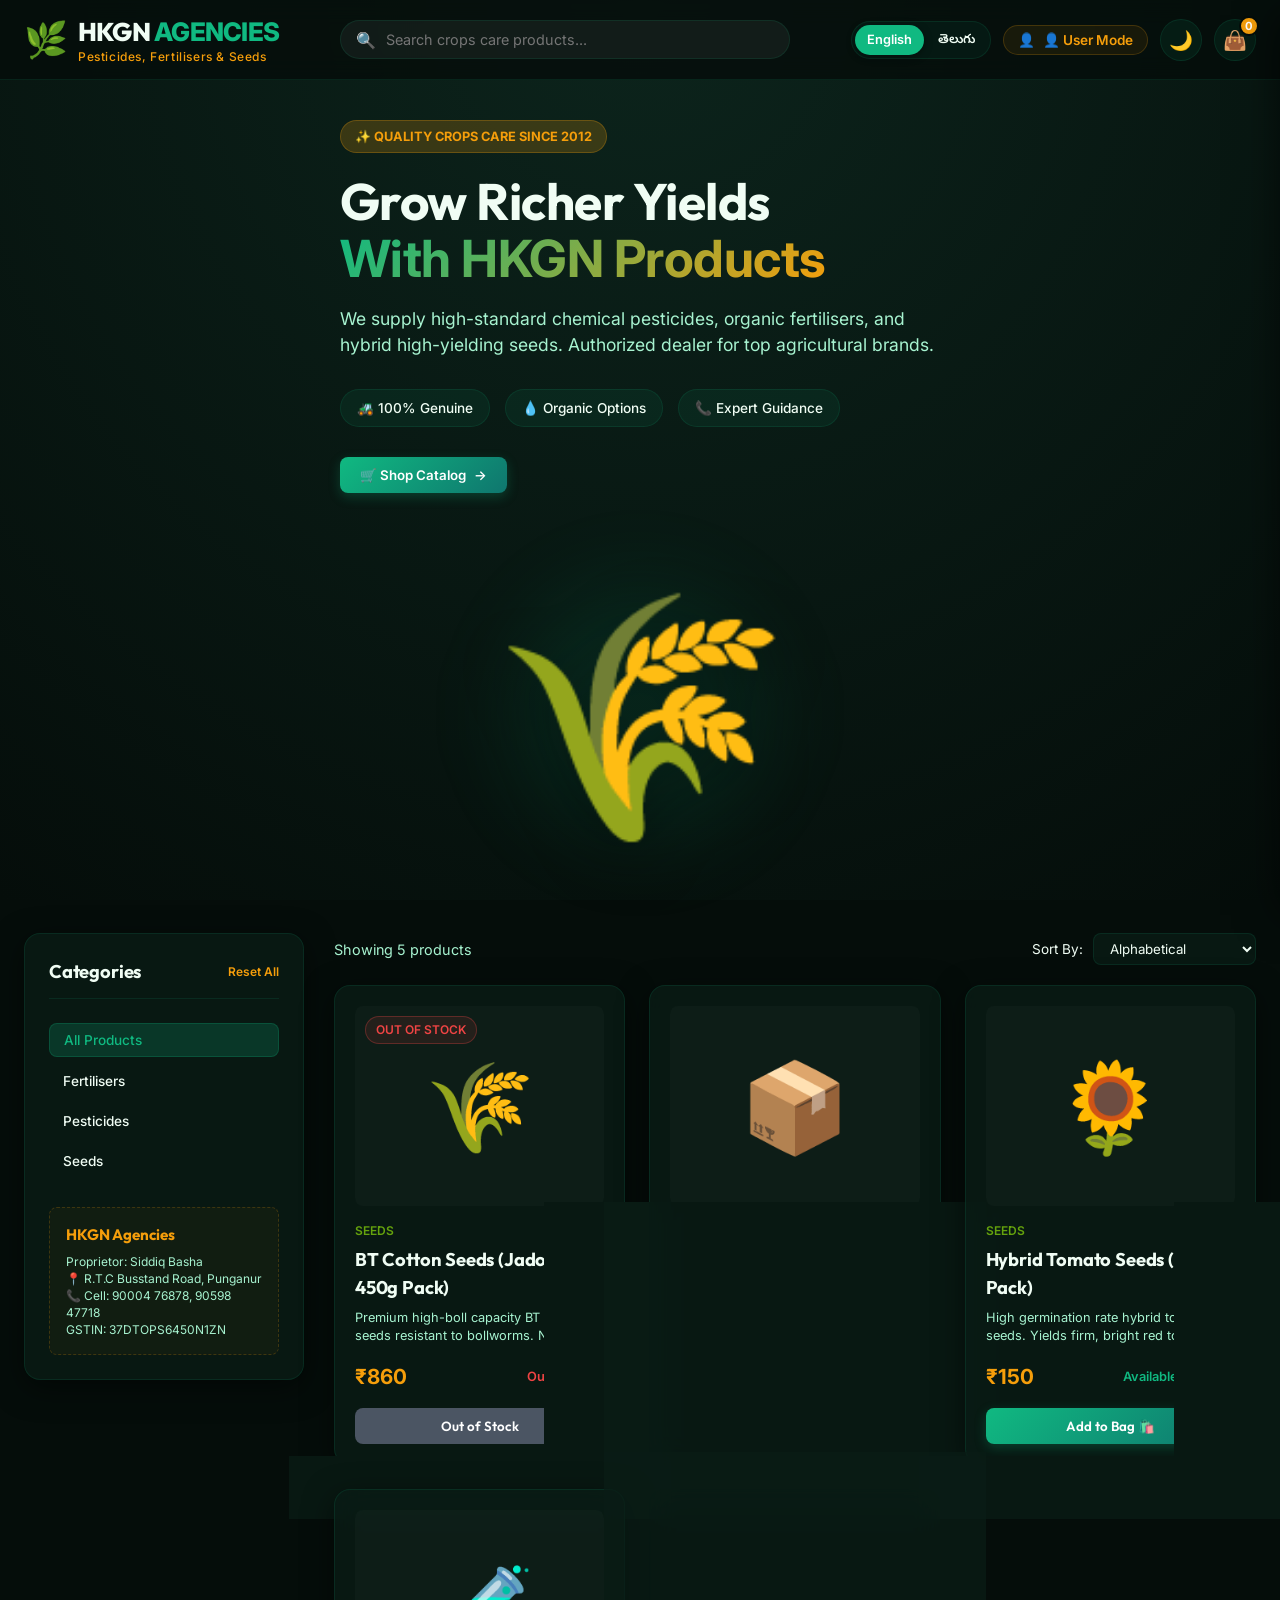
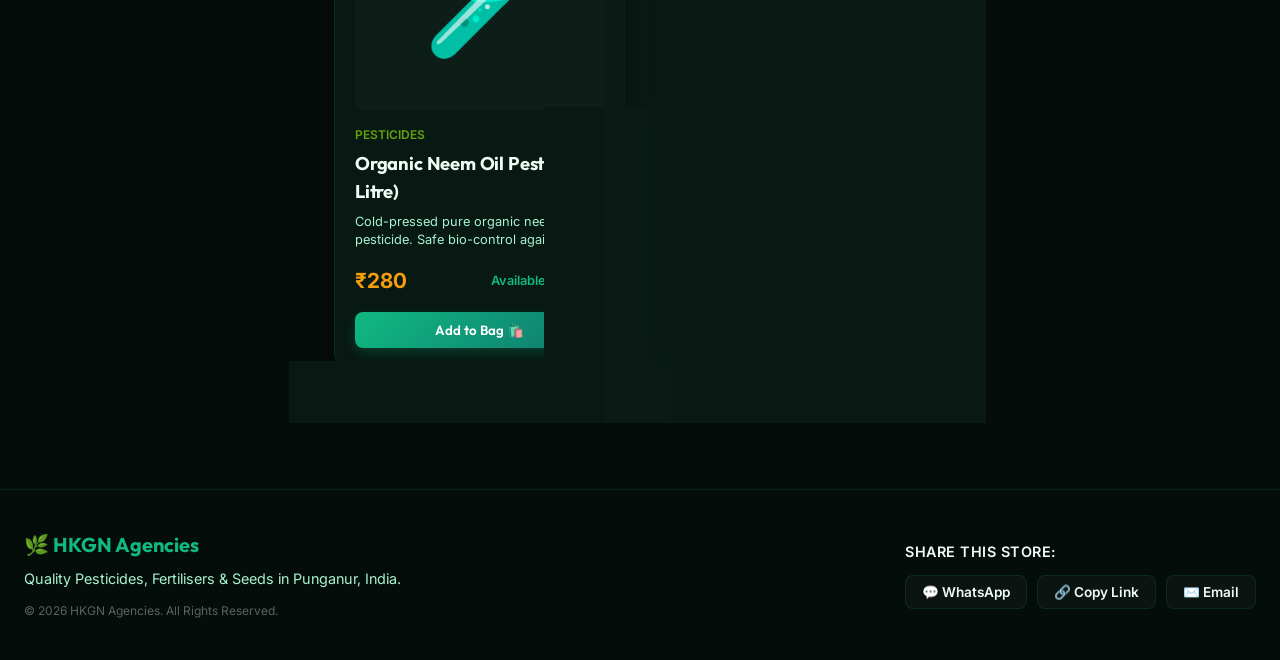
==== index.html @ 97598b25 "Add files via upload" ====
<!DOCTYPE html>
<html lang="en">
<head>
  <meta charset="UTF-8" />
  <meta name="viewport" content="width=device-width, initial-scale=1.0" />
  <title>HKGN Agencies — Pesticides, Fertilisers & Seeds</title>
  <meta name="description" content="Premium agricultural store in Punganur. Buy quality fertilisers, seeds, and pesticides directly via WhatsApp." />
  <!-- Google Fonts -->
  <link rel="preconnect" href="https://fonts.googleapis.com" />
  <link rel="preconnect" href="https://fonts.gstatic.com" crossorigin />
  <link rel="stylesheet" href="style.css?v=2.0.0" />
</head>
<body class="dark-theme">

  <!-- ============================================================
       TOP HEADER & NAVIGATION
  ============================================================ -->
  <header class="header">
    <div class="header-container">
      <!-- Logo -->
      <a href="#" class="logo" onclick="showCatalogView()">
        <span class="logo-icon">🌿</span>
        <div>
          <span class="logo-text" id="logoText">HKGN <span class="logo-accent">AGENCIES</span></span>
          <span class="logo-sub" id="logoSub">Pesticides, Fertilisers & Seeds</span>
        </div>
      </a>

      <!-- Search bar (Only shown in Catalog View) -->
      <div class="search-wrapper" id="headerSearchWrapper">
        <span class="search-icon">🔍</span>
        <input type="text" id="searchInput" class="search-input" placeholder="Search crops care products..." oninput="handleSearch(this.value)" />
      </div>

      <!-- Action items -->
      <div class="header-actions">
        <!-- Bilingual Language Selector -->
        <div class="lang-selector">
          <button class="lang-btn active" id="langBtnEn" onclick="setLanguage('en')">English</button>
          <button class="lang-btn" id="langBtnTe" onclick="setLanguage('te')">తెలుగు</button>
        </div>

        <!-- Role Toggler -->
        <div class="role-container">
          <button class="role-badge" id="roleToggleBtn" onclick="toggleRole()">
            👤 <span id="roleLabel">User</span>
          </button>
        </div>

        <!-- Theme Toggle -->
        <button class="action-btn" id="themeToggle" onclick="toggleTheme()" title="Toggle Light/Dark Mode">
          <span>🌙</span>
        </button>

        <!-- Shopping Bag Trigger -->
        <button class="action-btn" id="bagBtn" onclick="toggleCartDrawer(true)" title="Shopping Bag">
          <span>👜</span>
          <span class="btn-badge" id="bagCount">0</span>
        </button>
      </div>
    </div>
  </header>

  <!-- ============================================================
       HERO SHOWCASE SECTION (Only in User mode, Catalog View)
  ============================================================ -->
  <section class="hero" id="heroSection">
    <div class="hero-container">
      <div class="hero-content">
        <div class="hero-tag" id="heroTag">✨ Quality Crops Care since 2012</div>
        <h1 class="hero-title" id="heroTitle">Grow Richer Yields<br><span class="gradient-text">With HKGN Products</span></h1>
        <p class="hero-desc" id="heroDesc">We supply high-standard chemical pesticides, organic fertilisers, and hybrid high-yielding seeds. Authorized dealer for top agricultural brands.</p>
        
        <div class="hero-details-row">
          <div class="hero-chip" id="heroChip1">🚜 100% Genuine</div>
          <div class="hero-chip" id="heroChip2">💧 Organic Options</div>
          <div class="hero-chip" id="heroChip3">📞 Expert Guidance</div>
        </div>
        <button class="btn-primary" onclick="scrollToCatalog()">
          <span id="heroBtnText">🛒 Shop Catalog</span>
          <span>→</span>
        </button>
      </div>

      <div class="hero-visual">
        <div class="hero-orb"></div>
        <!-- Modern leaf/sprout icon rendering -->
        <span style="font-size: 15rem; z-index: 2;" class="hero-image">🌾</span>
      </div>
    </div>
  </section>

  <!-- ============================================================
       MAIN STORE CONTAINER (User Catalog View)
  ============================================================ -->
  <main class="store-section" id="userStoreSection">
    <div class="store-layout">
      
      <!-- Left Sidebar Filters -->
      <aside class="sidebar-filters glass-card">
        <div class="filter-header">
          <h3 id="filterTitle">Categories</h3>
          <button class="filter-reset-btn" id="filterResetBtn" onclick="clearFilters()">Reset</button>
        </div>

        <!-- Category Filter -->
        <div class="filter-group">
          <div class="category-pills">
            <button class="category-pill active" id="catAll" onclick="setCategory('all', this)">All Products</button>
            <button class="category-pill" id="catFertilisers" onclick="setCategory('fertilisers', this)">Fertilisers</button>
            <button class="category-pill" id="catPesticides" onclick="setCategory('pesticides', this)">Pesticides</button>
            <button class="category-pill" id="catSeeds" onclick="setCategory('seeds', this)">Seeds</button>
          </div>
        </div>

        <!-- Shop Info Card -->
        <div class="sidebar-info-card">
          <h5 id="infoCardTitle">HKGN Agencies</h5>
          <p id="infoCardProp">Proprietor: Siddiq Basha</p>
          <p id="infoCardAddress">📍 R.T.C Busstand Road, Punganur - 517247</p>
          <p id="infoCardCell">📞 Cell: 90004 76878, 90598 47718</p>
          <p id="infoCardGST">GSTIN: 37DTOPS6450N1ZN</p>
        </div>
      </aside>

      <!-- Right Catalog Products Grid -->
      <section class="catalog">
        <div class="catalog-toolbar">
          <div class="catalog-info">
            <span class="catalog-count" id="productCountText">Showing products</span>
          </div>
          <div class="catalog-sort">
            <label for="sortSelect" id="sortLabel">Sort By:</label>
            <select id="sortSelect" class="sort-select" onchange="handleSort(this.value)">
              <option value="name" id="optSortName">Alphabetical</option>
              <option value="price-low" id="optSortPriceLow">Price: Low to High</option>
              <option value="price-high" id="optSortPriceHigh">Price: High to Low</option>
            </select>
          </div>
        </div>

        <!-- Grid -->
        <div class="products-grid" id="productsGrid">
          <!-- Dynamic cards injected by JS -->
        </div>

        <!-- Empty state -->
        <div class="empty-state text-center" id="emptyState" style="display:none; padding: 40px;">
          <span style="font-size: 3rem;">🔍</span>
          <h3 id="emptyTitle" style="margin: 15px 0;">No products found</h3>
          <p id="emptyDesc" style="color:var(--text-secondary); margin-bottom: 20px;">Try typing a different name or matching category filters.</p>
          <button class="btn-primary" id="emptyBtn" onclick="clearFilters()">Clear Filters</button>
        </div>
      </section>

    </div>
  </main>

  <!-- ============================================================
       CHECKOUT VIEW (Replaces Store catalog when active)
  ============================================================ -->
  <main class="store-section checkout-view" id="checkoutSection">
    <div class="checkout-grid">
      
      <!-- Checkout Forms -->
      <div class="checkout-main">
        <!-- Form card -->
        <div class="glass-card checkout-form-section">
          <h3 class="checkout-title"><span id="chkTitleStep1">1</span> <span id="chkHeadingCust">Customer Information</span></h3>
          
          <div class="form-group">
            <label for="custName" id="lblCustName">Full Name / booking person name</label>
            <input type="text" id="custName" class="form-input" placeholder="Enter name" required />
          </div>

          <div class="form-group">
            <label for="custMobile" id="lblCustMobile">Mobile Number</label>
            <input type="tel" id="custMobile" class="form-input" placeholder="Enter 10-digit mobile number" required />
          </div>

          <div class="form-group">
            <label for="custAddress" id="lblCustAddress">Delivery Address</label>
            <textarea id="custAddress" class="form-input" rows="3" placeholder="Enter full delivery address" required></textarea>
          </div>
        </div>

        <!-- Payment selector -->
        <div class="glass-card checkout-form-section">
          <h3 class="checkout-title"><span id="chkTitleStep2">2</span> <span id="chkHeadingPay">Payment Mode</span></h3>
          
          <div class="payment-modes" style="grid-template-columns: 1fr;">
            <div class="payment-btn active" id="payModeCod" style="cursor: default; pointer-events: none;">
              <span class="payment-btn-icon">💵</span>
              <span id="payLabelCod">Cash on Delivery</span>
            </div>
          </div>
          <!-- Hidden placeholder to prevent JS errors on lockedAmountDisplay -->
          <div id="lockedAmountDisplay" style="display:none;">₹0.00</div>
        </div>
      </div>

      <!-- Order Summary Column -->
      <aside class="glass-card checkout-form-section" style="height: fit-content;">
        <h3 id="orderSummaryTitle" style="font-size: 1.2rem; margin-bottom: 20px; border-bottom: 1px solid var(--panel-border); padding-bottom: 10px;">Order Summary</h3>
        <div id="checkoutSummaryItems">
          <!-- Items list injected here -->
        </div>

        <div style="margin-top: 20px; border-top: 1px solid var(--panel-border); padding-top: 15px;">
          <div class="summary-row" style="font-weight: 600;">
            <span id="sumSubtotal">Subtotal</span>
            <span id="chkSubtotalVal">₹0.00</span>
          </div>
          <div class="summary-row total">
            <span id="sumTotal">Total Amount</span>
            <span id="chkTotalVal">₹0.00</span>
          </div>
        </div>

        <div style="margin-top: 20px; display:flex; flex-direction:column; gap:10px;">
          <button class="btn-primary btn-full btn-lg" onclick="submitOrder()">
            <span id="btnPlaceOrder">💬 Place Order on WhatsApp</span>
          </button>
          <button class="btn-secondary btn-full" onclick="showCatalogView()">
            <span id="btnBackToShop">🏪 Back to Shop</span>
          </button>
        </div>
      </aside>

    </div>
  </main>

  <!-- ============================================================
       ADMIN PANEL VIEW (Replaces storefront when active)
  ============================================================ -->
  <main class="admin-section" id="adminSection" style="display:none;">
    <div class="admin-header-row">
      <div>
        <h2 id="adminPanelHeading">🛠️ Store Control Center</h2>
        <p id="adminPanelSubheading" style="color:var(--text-secondary);">Manage HKGN product listings, update stocks, and restore items.</p>
      </div>
      
      <!-- Open Add Product Modal Trigger -->
      <button class="btn-primary" onclick="openAddProductModal()">
        <span id="adminBtnAddNew">+ Add New Product</span>
      </button>
    </div>

    <!-- Admin Tabs -->
    <div class="admin-tabs">
      <button class="admin-tab-btn active" id="tabCatalog" onclick="switchAdminTab('catalog')">Active Catalog</button>
      <button class="admin-tab-btn" id="tabRecycle" onclick="switchAdminTab('recycle')">Deleted Products Bin</button>
      <button class="admin-tab-btn" id="tabOrders" onclick="switchAdminTab('orders')">Orders List</button>
    </div>

    <!-- Admin Active Catalog Tab -->
    <div id="adminTabCatalogContent" class="glass-card" style="padding: 24px;">
      <div class="admin-table-container">
        <table class="admin-table">
          <thead>
            <tr>
              <th id="thImage">Image</th>
              <th id="thName">Product Name</th>
              <th id="thCategory">Category</th>
              <th id="thPrice">Price</th>
              <th id="thStock">Stock Level</th>
              <th id="thActions">Actions</th>
            </tr>
          </thead>
          <tbody id="adminCatalogTableBody">
            <!-- Dynamic rows injected here -->
          </tbody>
        </table>
      </div>
    </div>

    <!-- Admin Recycle Bin Tab -->
    <div id="adminTabRecycleContent" class="glass-card" style="padding: 24px; display:none;">
      <h3 id="recycleTitle" style="font-size: 1.1rem; margin-bottom: 15px; color: var(--accent-color);">Deleted Product History</h3>
      <p id="recycleDesc" style="font-size: 0.85rem; color: var(--text-secondary); margin-bottom: 20px;">These products were added previously and then deleted. Click on any product card to re-add/restore it to the shop catalog.</p>
      
      <div class="recycle-bin-grid" id="adminRecycleBinGrid">
        <!-- Re-addable product cards injected here -->
      </div>
    </div>

    <!-- Admin Orders Tab -->
    <div id="adminTabOrdersContent" class="glass-card" style="padding: 24px; display:none;">
      <div style="display:flex; justify-content:space-between; align-items:center; margin-bottom:15px; flex-wrap:wrap; gap:10px;">
        <h3 id="ordersTitle" style="font-size: 1.1rem; margin-bottom: 0; color: var(--primary-color);">Customer Bookings / Orders</h3>
        <button class="btn-primary btn-sm" onclick="exportOrdersToExcel()" id="btnExportOrders" style="display:flex; align-items:center; gap:6px;">📥 Export to Excel</button>
      </div>
      <div id="adminOrdersContainer">
        <!-- Injected by JS -->
      </div>
    </div>
  </main>

  <!-- ============================================================
       STORE FOOTER & SHARE BUTTONS
  ============================================================ -->
  <footer class="store-footer">
    <div class="footer-container">
      <div class="footer-info">
        <span class="footer-logo">🌿 HKGN Agencies</span>
        <p class="footer-tagline" id="footerTagline">Quality Pesticides, Fertilisers & Seeds in Punganur, India.</p>
        <p class="footer-credits" id="footerCredits">© 2026 HKGN Agencies. All Rights Reserved.</p>
      </div>
      
      <div class="footer-share">
        <span class="share-title" id="shareTitle">Share This Store:</span>
        <div class="share-buttons">
          <button class="share-btn whatsapp" onclick="shareStore('whatsapp')" title="Share on WhatsApp">
            <span>💬 <span id="shareBtnWhatsappText">WhatsApp</span></span>
          </button>
          <button class="share-btn link" onclick="shareStore('copy')" title="Copy Store Link">
            <span>🔗 <span id="shareBtnCopyText">Copy Link</span></span>
          </button>
          <button class="share-btn email" onclick="shareStore('email')" title="Share via Email">
            <span>✉️ <span id="shareBtnEmailText">Email</span></span>
          </button>
        </div>
      </div>
    </div>
  </footer>

  <!-- ============================================================
       SHOPPING BAG SIDEBAR DRAWER (SLIDE OUT)
  ============================================================ -->
  <div class="cart-overlay" id="cartOverlay" onclick="toggleCartDrawer(false)"></div>
  <div class="cart-drawer" id="cartDrawer">
    <div class="drawer-header">
      <h3 id="bagDrawerTitle">Shopping Bag</h3>
      <button class="drawer-close" onclick="toggleCartDrawer(false)">✕</button>
    </div>

    <div class="drawer-content" id="bagDrawerItems">
      <!-- Items dynamically populated here -->
    </div>

    <div class="drawer-footer" id="bagDrawerFooter" style="display:none;">
      <div class="price-breakdown" style="margin-bottom: 20px;">
        <div class="summary-row">
          <span id="bagSubtotal">Subtotal</span>
          <span id="bagSubtotalVal">₹0.00</span>
        </div>
        <div class="summary-row total">
          <span id="bagTotal">Total</span>
          <span id="bagTotalVal">₹0.00</span>
        </div>
      </div>
      <button class="btn-primary btn-full btn-lg" onclick="checkoutFromBag()">
        <span id="btnProceedCheckout">🔒 Proceed to Checkout</span>
      </button>
    </div>
  </div>

  <!-- ============================================================
       ADD NEW PRODUCT MODAL (ADMIN ONLY)
  ============================================================ -->
  <div class="modal-overlay" id="addProductModal" onclick="closeAddProductModal(event)">
    <div class="modal-card glass-card" onclick="event.stopPropagation()">
      <button class="modal-close-btn" onclick="closeAddProductModal(null)">✕</button>
      <h3 class="modal-title" id="addProductModalTitle">Add New Product</h3>
      <p class="modal-desc" id="addProductModalDesc">Create a new agricultural product listing. This will immediately show up in the catalog for all customers.</p>
      
      <form id="addProductForm" onsubmit="handleAddProductSubmit(event)">
        <div class="form-group">
          <label for="newProdName" id="lblNewProdName">Product Name</label>
          <input type="text" id="newProdName" class="form-input" required />
        </div>
        
        <div class="form-group">
          <label for="newProdCategory" id="lblNewProdCategory">Category</label>
          <select id="newProdCategory" class="form-input" style="background: rgba(0,0,0,0.3);" required>
            <option value="fertilisers" id="optNewFertilisers">Fertilisers</option>
            <option value="pesticides" id="optNewPesticides">Pesticides</option>
            <option value="seeds" id="optNewSeeds">Seeds</option>
          </select>
        </div>

        <div style="display:grid; grid-template-columns:1fr 1fr; gap:12px;">
          <div class="form-group">
            <label for="newProdPrice" id="lblNewProdPrice">Price (₹)</label>
            <input type="number" id="newProdPrice" class="form-input" min="0" step="1" required />
          </div>
          <div class="form-group">
            <label for="newProdStock" id="lblNewProdStock">Initial Stock</label>
            <input type="number" id="newProdStock" class="form-input" min="0" step="1" required />
          </div>
        </div>

        <div class="form-group">
          <label for="newProdDesc" id="lblNewProdDesc">Description</label>
          <textarea id="newProdDesc" class="form-input" rows="3" required></textarea>
        </div>

        <!-- Product Image selector -->
        <div class="form-group">
          <label id="lblNewProdImage">Choose Product Icon or Upload</label>
          <div class="img-select-grid">
            <div class="img-select-option active" data-img-emoji="🌾" onclick="selectNewProductEmoji('🌾', this)">
              <span style="font-size:2rem;">🌾</span>
            </div>
            <div class="img-select-option" data-img-emoji="🧪" onclick="selectNewProductEmoji('🧪', this)">
              <span style="font-size:2rem;">🧪</span>
            </div>
            <div class="img-select-option" data-img-emoji="🌻" onclick="selectNewProductEmoji('🌻', this)">
              <span style="font-size:2rem;">🌻</span>
            </div>
            <div class="img-select-option" data-img-emoji="📦" onclick="selectNewProductEmoji('📦', this)">
              <span style="font-size:2rem;">📦</span>
            </div>
          </div>
          <!-- Custom image upload -->
          <div class="file-upload-wrapper">
            <input type="file" id="newProdImageFile" class="file-upload-input" accept="image/*" onchange="handleImageUpload(this)" />
            <span class="file-upload-btn" id="btnUploadImage">📂 Or Upload Shop Image File</span>
          </div>
          <div id="imageUploadStatus" style="font-size: 0.75rem; margin-top: 5px; color: var(--primary-color);"></div>
        </div>

        <div class="modal-actions" style="margin-top: 24px;">
          <button type="button" class="btn-secondary" onclick="closeAddProductModal(null)">
            <span id="btnAddProdCancel">Cancel</span>
          </button>
          <button type="submit" class="btn-primary">
            <span id="btnAddProdSubmit">Add Listing</span>
          </button>
        </div>
      </form>
    </div>
  </div>

  <!-- ============================================================
       RE-ADD / CONFIRMATION MODAL POPUP
  ============================================================ -->
  <div class="modal-overlay" id="confirmRestoreModal" onclick="closeRestoreModal(false)">
    <div class="modal-card glass-card" onclick="event.stopPropagation()">
      <h3 class="modal-title" id="restoreModalTitle">Restore Product</h3>
      <p class="modal-desc" id="restoreModalDesc">Do you want to add this product again to the catalog?</p>
      
      <div class="modal-actions" style="display:flex; flex-wrap:wrap; gap:10px; justify-content:flex-end;">
        <button class="btn-secondary" onclick="closeRestoreModal(false)">
          <span id="restoreModalCancel">No</span>
        </button>
        <button class="btn-danger" onclick="permanentlyDeleteProductFromBin()">
          <span id="restoreModalDeletePerm">Delete Permanently</span>
        </button>
        <button class="btn-accent" onclick="closeRestoreModal(true)">
          <span id="restoreModalConfirm">Yes, Add This Product</span>
        </button>
      </div>
    </div>
  </div>

  <!-- ============================================================
       ADMIN LOGIN MODAL
  ============================================================ -->
  <div class="modal-overlay" id="adminLoginModal" onclick="closeAdminLoginModal(event)">
    <div class="modal-card glass-card" onclick="event.stopPropagation()">
      <button class="modal-close-btn" onclick="closeAdminLoginModal(null)">✕</button>
      <h3 class="modal-title" id="adminLoginTitle">Admin Portal Login</h3>
      <p class="modal-desc" id="adminLoginDesc">Please enter the administrator credentials to access the store control center.</p>
      
      <form id="adminLoginForm" onsubmit="handleAdminLoginSubmit(event)">
        <div class="form-group">
          <label for="adminPhoneInput" id="lblAdminPhone">Admin Number</label>
          <input type="text" id="adminPhoneInput" class="form-input" required />
        </div>
        
        <div class="form-group">
          <label for="adminPassInput" id="lblAdminPass">Password</label>
          <input type="password" id="adminPassInput" class="form-input" required />
        </div>

        <div class="modal-actions" style="margin-top: 24px;">
          <button type="button" class="btn-secondary" onclick="closeAdminLoginModal(null)">
            <span id="btnAdminLoginCancel">Cancel</span>
          </button>
          <button type="submit" class="btn-primary">
            <span id="btnAdminLoginSubmit">Login</span>
          </button>
        </div>
      </form>
    </div>
  </div>

  <!-- ============================================================
       TOAST CONTAINER
  ============================================================ -->
  <div class="toast-container" id="toastContainer"></div>


  <!-- Scripts -->
  <script src="https://cdn.socket.io/4.7.5/socket.io.min.js"></script>
  <script src="app.js?v=2.0.0"></script>
</body>
</html>
---- style.css ----
/* ============================================================
   DESIGN SYSTEM: HKGN AGENCIES (AGRICULTURAL E-COMMERCE)
============================================================ */
@import url('https://fonts.googleapis.com/css2?family=Inter:wght@300;400;500;600;700&family=Outfit:wght@400;500;600;700;800&family=Noto+Sans+Telugu:wght@400;500;600;700&display=swap');

:root {
  /* Dark Theme (Default) - Rich Forest Green & Black tones */
  --bg-color: #050d0a;
  --bg-gradient: radial-gradient(circle at 50% 0%, #0c241c 0%, #050d0a 100%);
  --panel-bg: rgba(10, 28, 22, 0.75);
  --panel-border: rgba(16, 185, 129, 0.12);
  --text-primary: #f0fdf4;
  --text-secondary: #a7f3d0;
  --text-muted: #65a30d;
  
  --primary-color: #10b981; /* Emerald/Leaf Green */
  --primary-hover: #059669;
  --primary-glow: rgba(16, 185, 129, 0.2);
  
  --accent-color: #f59e0b; /* Amber/Golden Seeds */
  --accent-glow: rgba(245, 158, 11, 0.2);
  
  --success: #10b981;
  --danger: #ef4444;
  --danger-glow: rgba(239, 68, 68, 0.15);
  --warning: #f59e0b;
  
  --shadow-sm: 0 2px 8px rgba(0, 0, 0, 0.4);
  --shadow-md: 0 8px 30px rgba(0, 0, 0, 0.5);
  --shadow-lg: 0 15px 40px rgba(0, 0, 0, 0.6);
  
  --font-family-sans: 'Inter', 'Noto Sans Telugu', sans-serif;
  --font-family-title: 'Outfit', 'Noto Sans Telugu', sans-serif;
  
  --header-height: 80px;
  --transition-smooth: all 0.3s cubic-bezier(0.4, 0, 0.2, 1);
  --border-radius-sm: 8px;
  --border-radius-md: 16px;
  --border-radius-lg: 24px;
}

/* Light Theme Variables */
body.light-theme {
  --bg-color: #f4fcf7;
  --bg-gradient: linear-gradient(180deg, #e6f7ed 0%, #f4fcf7 100%);
  --panel-bg: rgba(255, 255, 255, 0.85);
  --panel-border: rgba(5, 150, 105, 0.15);
  --text-primary: #064e3b;
  --text-secondary: #065f46;
  --text-muted: #166534;
  
  --primary-color: #059669;
  --primary-hover: #047857;
  --primary-glow: rgba(5, 150, 105, 0.1);
  
  --accent-color: #d97706;
  --accent-glow: rgba(217, 119, 6, 0.1);
  
  --shadow-sm: 0 2px 8px rgba(5, 150, 105, 0.05);
  --shadow-md: 0 8px 30px rgba(5, 150, 105, 0.08);
  --shadow-lg: 0 15px 40px rgba(5, 150, 105, 0.12);
}

/* ============================================================
   GLOBAL STYLES & RESET
============================================================ */
* {
  margin: 0;
  padding: 0;
  box-sizing: border-box;
  font-family: var(--font-family-sans);
}

body {
  background: var(--bg-color);
  background-image: var(--bg-gradient);
  background-attachment: fixed;
  color: var(--text-primary);
  line-height: 1.5;
  overflow-x: hidden;
  min-height: 100vh;
  transition: background-color 0.4s ease, color 0.4s ease;
}

h1, h2, h3, h4, h5, h6 {
  font-family: var(--font-family-title);
  font-weight: 700;
  letter-spacing: -0.01em;
}

a {
  color: inherit;
  text-decoration: none;
  transition: var(--transition-smooth);
}

button, input, select, textarea {
  background: none;
  border: none;
  outline: none;
  color: inherit;
}

/* Glassmorphism Cards */
.glass-card {
  background: var(--panel-bg);
  backdrop-filter: blur(16px);
  -webkit-backdrop-filter: blur(16px);
  border: 1px solid var(--panel-border);
  border-radius: var(--border-radius-md);
  box-shadow: var(--shadow-md);
  transition: var(--transition-smooth);
}
.glass-card:hover {
  border-color: rgba(16, 185, 129, 0.25);
  box-shadow: var(--shadow-lg);
}

/* Scrollbars */
::-webkit-scrollbar {
  width: 8px;
  height: 8px;
}
::-webkit-scrollbar-track {
  background: transparent;
}
::-webkit-scrollbar-thumb {
  background: rgba(16, 185, 129, 0.2);
  border-radius: 4px;
}
::-webkit-scrollbar-thumb:hover {
  background: var(--primary-color);
}

/* ============================================================
   TYPOGRAPHY & UTILITIES
============================================================ */
.gradient-text {
  background: linear-gradient(135deg, var(--primary-color), var(--accent-color));
  -webkit-background-clip: text;
  -webkit-text-fill-color: transparent;
}

.text-center { text-align: center; }
.badge {
  display: inline-block;
  padding: 4px 10px;
  border-radius: 20px;
  font-size: 0.75rem;
  font-weight: 600;
  text-transform: uppercase;
}
.badge-primary {
  background: var(--primary-glow);
  color: var(--primary-color);
  border: 1px solid rgba(16, 185, 129, 0.3);
}
.badge-accent {
  background: var(--accent-glow);
  color: var(--accent-color);
  border: 1px solid rgba(245, 158, 11, 0.3);
}
.badge-danger {
  background: rgba(239, 68, 68, 0.1);
  color: #ef4444;
  border: 1px solid rgba(239, 68, 68, 0.3);
}

/* ============================================================
   BUTTONS
============================================================ */
.btn-primary {
  background: linear-gradient(135deg, var(--primary-color), #0f766e);
  color: #ffffff;
  font-family: var(--font-family-title);
  font-weight: 600;
  padding: 10px 20px;
  border-radius: var(--border-radius-sm);
  cursor: pointer;
  display: inline-flex;
  align-items: center;
  justify-content: center;
  gap: 8px;
  box-shadow: 0 4px 12px rgba(16, 185, 129, 0.25);
  transition: var(--transition-smooth);
}
.btn-primary:hover {
  transform: translateY(-2px);
  box-shadow: 0 8px 20px rgba(16, 185, 129, 0.4);
}
.btn-primary:active {
  transform: translateY(0);
}
.btn-primary:disabled {
  background: #4b5563;
  box-shadow: none;
  cursor: not-allowed;
  transform: none;
}

.btn-secondary {
  background: rgba(16, 185, 129, 0.08);
  border: 1px solid var(--panel-border);
  color: var(--text-primary);
  font-weight: 500;
  padding: 9px 18px;
  border-radius: var(--border-radius-sm);
  cursor: pointer;
  display: inline-flex;
  align-items: center;
  justify-content: center;
  gap: 6px;
  transition: var(--transition-smooth);
}
.btn-secondary:hover {
  background: rgba(16, 185, 129, 0.15);
  border-color: rgba(16, 185, 129, 0.3);
}

.btn-danger {
  background: rgba(239, 68, 68, 0.1);
  border: 1px solid rgba(239, 68, 68, 0.2);
  color: #ef4444;
  font-weight: 500;
  padding: 9px 18px;
  border-radius: var(--border-radius-sm);
  cursor: pointer;
  display: inline-flex;
  align-items: center;
  justify-content: center;
  gap: 6px;
  transition: var(--transition-smooth);
}
.btn-danger:hover {
  background: rgba(239, 68, 68, 0.2);
  border-color: rgba(239, 68, 68, 0.4);
}

.btn-accent {
  background: linear-gradient(135deg, var(--accent-color), #d97706);
  color: #ffffff;
  font-weight: 600;
  padding: 10px 20px;
  border-radius: var(--border-radius-sm);
  cursor: pointer;
  display: inline-flex;
  align-items: center;
  justify-content: center;
  gap: 8px;
  box-shadow: 0 4px 12px rgba(245, 158, 11, 0.25);
  transition: var(--transition-smooth);
}
.btn-accent:hover {
  transform: translateY(-2px);
  box-shadow: 0 8px 20px rgba(245, 158, 11, 0.4);
}

.btn-sm {
  padding: 6px 12px;
  font-size: 0.8rem;
}
.btn-full {
  width: 100%;
}

/* ============================================================
   HEADER & NAVIGATION
============================================================ */
.header {
  position: sticky;
  top: 0;
  left: 0;
  width: 100%;
  height: var(--header-height);
  background: rgba(5, 13, 10, 0.8);
  backdrop-filter: blur(12px);
  border-bottom: 1px solid var(--panel-border);
  z-index: 1000;
  transition: var(--transition-smooth);
}
.light-theme .header {
  background: rgba(244, 252, 247, 0.8);
}
.header-container {
  max-width: 1400px;
  height: 100%;
  margin: 0 auto;
  padding: 0 24px;
  display: flex;
  align-items: center;
  justify-content: space-between;
  gap: 20px;
}

.logo {
  display: flex;
  align-items: center;
  gap: 10px;
}
.logo-icon {
  font-size: 2.2rem;
  animation: bounce 3s infinite;
}
.logo-text {
  font-family: var(--font-family-title);
  font-size: 1.6rem;
  font-weight: 800;
  letter-spacing: -0.03em;
  color: var(--text-primary);
}
.logo-accent {
  color: var(--primary-color);
}
.logo-sub {
  font-size: 0.75rem;
  color: var(--accent-color);
  display: block;
  font-weight: 500;
  letter-spacing: 0.05em;
  margin-top: -4px;
}

/* Search bar */
.search-wrapper {
  position: relative;
  flex: 1;
  max-width: 450px;
}
.search-input {
  width: 100%;
  background: rgba(255, 255, 255, 0.05);
  border: 1px solid var(--panel-border);
  border-radius: 30px;
  padding: 10px 20px 10px 45px;
  font-size: 0.9rem;
  transition: var(--transition-smooth);
}
.light-theme .search-input {
  background: rgba(0, 0, 0, 0.03);
}
.search-input:focus {
  background: rgba(255, 255, 255, 0.08);
  border-color: var(--primary-color);
  box-shadow: 0 0 15px var(--primary-glow);
}
.light-theme .search-input:focus {
  background: #ffffff;
}
.search-icon {
  position: absolute;
  left: 16px;
  top: 50%;
  transform: translateY(-50%);
  color: var(--text-secondary);
  font-size: 1rem;
}

/* Header Controls */
.header-actions {
  display: flex;
  align-items: center;
  gap: 12px;
}

.action-btn {
  position: relative;
  width: 42px;
  height: 42px;
  border-radius: 50%;
  background: rgba(16, 185, 129, 0.08);
  border: 1px solid var(--panel-border);
  cursor: pointer;
  display: flex;
  align-items: center;
  justify-content: center;
  font-size: 1.2rem;
  transition: var(--transition-smooth);
}
.action-btn:hover {
  background: rgba(16, 185, 129, 0.16);
  border-color: var(--primary-color);
  transform: scale(1.05);
}
.action-btn .btn-badge {
  position: absolute;
  top: -4px;
  right: -4px;
  background: var(--accent-color);
  color: #fff;
  font-size: 0.7rem;
  font-weight: 700;
  width: 20px;
  height: 20px;
  border-radius: 50%;
  display: flex;
  align-items: center;
  justify-content: center;
  border: 2px solid var(--bg-color);
}

/* Language Selection Switcher */
.lang-selector {
  display: flex;
  background: rgba(16, 185, 129, 0.06);
  border: 1px solid var(--panel-border);
  border-radius: 20px;
  padding: 3px;
  gap: 2px;
}
.lang-btn {
  padding: 6px 12px;
  font-size: 0.8rem;
  font-weight: 600;
  border-radius: 17px;
  cursor: pointer;
  transition: var(--transition-smooth);
}
.lang-btn.active {
  background: var(--primary-color);
  color: #ffffff;
  box-shadow: var(--shadow-sm);
}

/* Persona Switching Dropdown */
.role-container {
  position: relative;
}
.role-badge {
  display: flex;
  align-items: center;
  gap: 8px;
  background: rgba(245, 158, 11, 0.08);
  border: 1px solid rgba(245, 158, 11, 0.2);
  color: var(--accent-color);
  padding: 6px 14px;
  border-radius: 20px;
  cursor: pointer;
  font-weight: 600;
  font-size: 0.85rem;
  transition: var(--transition-smooth);
}
.role-badge:hover {
  background: rgba(245, 158, 11, 0.15);
  border-color: var(--accent-color);
}
.role-badge.admin-role {
  background: rgba(16, 185, 129, 0.08);
  border-color: rgba(16, 185, 129, 0.3);
  color: var(--primary-color);
}

/* ============================================================
   HERO SHOWCASE SECTION
============================================================ */
.hero {
  padding: 40px 0;
  position: relative;
  overflow: hidden;
}
.hero-container {
  max-width: 1400px;
  margin: 0 auto;
  padding: 0 24px;
  display: grid;
  grid-template-cols: 1.2fr 0.8fr;
  align-items: center;
  gap: 40px;
}
@media (max-width: 992px) {
  .hero-container {
    grid-template-columns: 1fr;
    text-align: center;
  }
  .hero-visual {
    order: -1;
  }
}
.hero-content {
  z-index: 10;
}
.hero-tag {
  display: inline-flex;
  align-items: center;
  gap: 6px;
  font-size: 0.8rem;
  font-weight: 700;
  text-transform: uppercase;
  color: var(--accent-color);
  background: var(--accent-glow);
  padding: 6px 14px;
  border-radius: 20px;
  margin-bottom: 20px;
  border: 1px solid rgba(245, 158, 11, 0.25);
}
.hero-title {
  font-size: 3.2rem;
  line-height: 1.1;
  margin-bottom: 20px;
}
.hero-desc {
  font-size: 1.1rem;
  color: var(--text-secondary);
  margin-bottom: 30px;
  max-width: 600px;
}
.light-theme .hero-desc {
  color: #1f2937;
}
.hero-details-row {
  display: flex;
  flex-wrap: wrap;
  gap: 15px;
  margin-bottom: 30px;
}
.hero-chip {
  background: rgba(16, 185, 129, 0.08);
  border: 1px solid var(--panel-border);
  padding: 8px 16px;
  border-radius: 30px;
  font-size: 0.85rem;
  font-weight: 500;
}
.hero-visual {
  position: relative;
  display: flex;
  justify-content: center;
  align-items: center;
}
.hero-orb {
  position: absolute;
  width: 350px;
  height: 350px;
  border-radius: 50%;
  background: radial-gradient(circle, var(--primary-glow) 0%, transparent 70%);
  filter: blur(30px);
  z-index: 1;
  animation: pulse 6s infinite alternate;
}
.hero-image {
  position: relative;
  z-index: 2;
  max-width: 100%;
  height: auto;
  max-height: 380px;
  object-fit: contain;
  filter: drop-shadow(0 15px 30px rgba(0, 0, 0, 0.4));
  animation: float 4s ease-in-out infinite;
}

/* ============================================================
   MAIN STORE LAYOUT
============================================================ */
.store-section {
  padding: 40px 0;
  max-width: 1400px;
  margin: 0 auto;
  padding: 0 24px 60px 24px;
}
.store-layout {
  display: grid;
  grid-template-columns: 280px 1fr;
  gap: 30px;
}
@media (max-width: 992px) {
  .store-layout {
    grid-template-columns: 1fr;
  }
}

/* Sidebar Filters */
.sidebar-filters {
  padding: 24px;
  height: fit-content;
  position: sticky;
  top: 100px;
}
.filter-header {
  display: flex;
  align-items: center;
  justify-content: space-between;
  margin-bottom: 24px;
  padding-bottom: 12px;
  border-bottom: 1px solid var(--panel-border);
}
.filter-header h3 {
  font-size: 1.15rem;
}
.filter-reset-btn {
  font-size: 0.75rem;
  color: var(--accent-color);
  font-weight: 600;
  cursor: pointer;
}
.filter-reset-btn:hover {
  text-decoration: underline;
}

.filter-group {
  margin-bottom: 24px;
}
.filter-group h4 {
  font-size: 0.9rem;
  text-transform: uppercase;
  color: var(--text-secondary);
  letter-spacing: 0.05em;
  margin-bottom: 12px;
}
.category-pills {
  display: flex;
  flex-direction: column;
  gap: 8px;
}
.category-pill {
  text-align: left;
  padding: 8px 14px;
  border-radius: var(--border-radius-sm);
  font-size: 0.85rem;
  font-weight: 500;
  cursor: pointer;
  transition: var(--transition-smooth);
}
.category-pill:hover {
  background: rgba(16, 185, 129, 0.05);
  color: var(--primary-color);
}
.category-pill.active {
  background: var(--primary-glow);
  border: 1px solid rgba(16, 185, 129, 0.2);
  color: var(--primary-color);
}

/* Shop Info Banner in Sidebar */
.sidebar-info-card {
  margin-top: 30px;
  padding: 16px;
  background: rgba(245, 158, 11, 0.04);
  border: 1px dashed rgba(245, 158, 11, 0.2);
  border-radius: var(--border-radius-sm);
}
.sidebar-info-card h5 {
  color: var(--accent-color);
  margin-bottom: 8px;
  font-size: 0.95rem;
}
.sidebar-info-card p {
  font-size: 0.75rem;
  line-height: 1.4;
  color: var(--text-secondary);
}

/* Catalog View */
.catalog-toolbar {
  display: flex;
  align-items: center;
  justify-content: space-between;
  margin-bottom: 20px;
}
.catalog-count {
  font-size: 0.9rem;
  color: var(--text-secondary);
}
.catalog-sort {
  display: flex;
  align-items: center;
  gap: 10px;
  font-size: 0.85rem;
}
.sort-select {
  background: var(--panel-bg);
  border: 1px solid var(--panel-border);
  padding: 6px 12px;
  border-radius: var(--border-radius-sm);
  cursor: pointer;
}

/* Products Grid */
.products-grid {
  display: grid;
  grid-template-columns: repeat(auto-fill, minmax(280px, 1fr));
  gap: 24px;
}

/* Product Card */
.product-card {
  display: flex;
  flex-direction: column;
  padding: 20px;
  position: relative;
  overflow: hidden;
  height: 100%;
}
.product-image-container {
  width: 100%;
  height: 200px;
  display: flex;
  align-items: center;
  justify-content: center;
  position: relative;
  margin-bottom: 16px;
  border-radius: var(--border-radius-sm);
  background: rgba(255, 255, 255, 0.02);
  overflow: hidden;
}
.light-theme .product-image-container {
  background: rgba(0, 0, 0, 0.02);
}
.product-image {
  max-width: 100%;
  max-height: 180px;
  object-fit: contain;
  transition: var(--transition-smooth);
}
.product-card:hover .product-image {
  transform: scale(1.06);
}
.product-tag {
  position: absolute;
  top: 10px;
  left: 10px;
  z-index: 10;
}
.product-info {
  flex-grow: 1;
  display: flex;
  flex-direction: column;
}
.product-category {
  font-size: 0.75rem;
  text-transform: uppercase;
  color: var(--text-muted);
  font-weight: 600;
  margin-bottom: 6px;
}
.product-title {
  font-size: 1.15rem;
  margin-bottom: 8px;
  color: var(--text-primary);
}
.product-desc {
  font-size: 0.8rem;
  color: var(--text-secondary);
  margin-bottom: 16px;
  line-height: 1.4;
  flex-grow: 1;
  display: -webkit-box;
  -webkit-line-clamp: 2;
  -webkit-box-orient: vertical;
  overflow: hidden;
}
.light-theme .product-desc {
  color: #4b5563;
}
.product-meta-row {
  display: flex;
  justify-content: space-between;
  align-items: center;
  margin-bottom: 16px;
}
.product-price {
  font-size: 1.3rem;
  font-weight: 700;
  color: var(--accent-color);
}
.product-stock {
  font-size: 0.8rem;
  font-weight: 600;
}
.product-stock.in-stock {
  color: var(--primary-color);
}
.product-stock.out-stock {
  color: var(--danger);
}

/* ============================================================
   ADMIN DASHBOARD VIEWS
============================================================ */
.admin-section {
  max-width: 1400px;
  margin: 0 auto;
  padding: 0 24px 60px 24px;
}
.admin-header-row {
  display: flex;
  align-items: center;
  justify-content: space-between;
  margin-bottom: 30px;
  flex-wrap: wrap;
  gap: 15px;
}
.admin-tabs {
  display: flex;
  gap: 10px;
  margin-bottom: 24px;
}
.admin-tab-btn {
  padding: 10px 20px;
  font-weight: 600;
  font-size: 0.9rem;
  border-radius: var(--border-radius-sm);
  cursor: pointer;
  transition: var(--transition-smooth);
}
.admin-tab-btn:hover {
  background: rgba(16, 185, 129, 0.05);
}
.admin-tab-btn.active {
  background: var(--primary-color);
  color: #fff;
}

/* Admin Table List */
.admin-table-container {
  overflow-x: auto;
  margin-bottom: 24px;
}
.admin-table {
  width: 100%;
  border-collapse: collapse;
  text-align: left;
}
.admin-table th, .admin-table td {
  padding: 14px 18px;
  border-bottom: 1px solid var(--panel-border);
  vertical-align: middle;
}
.admin-table th {
  font-family: var(--font-family-title);
  color: var(--text-secondary);
  font-weight: 600;
  text-transform: uppercase;
  font-size: 0.8rem;
  letter-spacing: 0.05em;
  background: rgba(16, 185, 129, 0.04);
}
.admin-table tbody tr:hover {
  background: rgba(16, 185, 129, 0.02);
}
.admin-prod-thumb {
  width: 50px;
  height: 50px;
  border-radius: var(--border-radius-sm);
  background: rgba(255, 255, 255, 0.05);
  display: flex;
  align-items: center;
  justify-content: center;
}
.admin-prod-thumb img {
  max-width: 90%;
  max-height: 90%;
  object-fit: contain;
}

/* Stock editor controls in table */
.stock-control {
  display: flex;
  align-items: center;
  gap: 8px;
}
.stock-input {
  width: 60px;
  text-align: center;
  border: 1px solid var(--panel-border);
  border-radius: var(--border-radius-sm);
  padding: 6px;
  background: rgba(0, 0, 0, 0.2);
}
.light-theme .stock-input {
  background: #fff;
}
.stock-btn {
  width: 28px;
  height: 28px;
  display: flex;
  align-items: center;
  justify-content: center;
  background: rgba(16, 185, 129, 0.1);
  border-radius: 4px;
  cursor: pointer;
  font-weight: bold;
}
.stock-btn:hover {
  background: var(--primary-color);
  color: #fff;
}

/* Recycle Bin / Pre-added Products Grid */
.recycle-bin-grid {
  display: grid;
  grid-template-columns: repeat(auto-fill, minmax(260px, 1fr));
  gap: 20px;
}
.recycle-card {
  padding: 16px;
  display: flex;
  align-items: center;
  gap: 12px;
  cursor: pointer;
}
.recycle-card:hover {
  border-color: var(--accent-color);
  transform: translateY(-2px);
}
.recycle-info {
  flex-grow: 1;
}
.recycle-info h4 {
  font-size: 0.95rem;
  margin-bottom: 4px;
}
.recycle-info p {
  font-size: 0.75rem;
  color: var(--text-secondary);
}

/* ============================================================
   SHOPPING BAG DRAWER (SLIDE-OUT FROM RIGHT)
============================================================ */
.cart-overlay {
  position: fixed;
  top: 0;
  left: 0;
  width: 100vw;
  height: 100vh;
  background: rgba(0, 0, 0, 0.7);
  backdrop-filter: blur(4px);
  z-index: 2000;
  display: none;
  opacity: 0;
  transition: opacity 0.3s ease;
}
.cart-overlay.active {
  display: block;
  opacity: 1;
}

.cart-drawer {
  position: fixed;
  top: 0;
  right: -450px;
  width: 100%;
  max-width: 450px;
  height: 100vh;
  background: var(--bg-color);
  border-left: 1px solid var(--panel-border);
  box-shadow: var(--shadow-lg);
  z-index: 2001;
  display: flex;
  flex-direction: column;
  transition: right 0.3s cubic-bezier(0.4, 0, 0.2, 1);
}
.cart-drawer.active {
  right: 0;
}

.drawer-header {
  padding: 24px;
  border-bottom: 1px solid var(--panel-border);
  display: flex;
  align-items: center;
  justify-content: space-between;
}
.drawer-close {
  width: 32px;
  height: 32px;
  display: flex;
  align-items: center;
  justify-content: center;
  font-size: 1.2rem;
  cursor: pointer;
  background: rgba(255, 255, 255, 0.05);
  border-radius: 50%;
}
.drawer-close:hover {
  background: rgba(239, 68, 68, 0.1);
  color: #ef4444;
}

.drawer-content {
  flex-grow: 1;
  overflow-y: auto;
  padding: 24px;
}

.cart-item {
  display: flex;
  gap: 12px;
  padding-bottom: 16px;
  margin-bottom: 16px;
  border-bottom: 1px dashed var(--panel-border);
}
.cart-item-img {
  width: 60px;
  height: 60px;
  border-radius: var(--border-radius-sm);
  background: rgba(255, 255, 255, 0.04);
  display: flex;
  align-items: center;
  justify-content: center;
  flex-shrink: 0;
}
.cart-item-img img {
  max-width: 90%;
  max-height: 90%;
  object-fit: contain;
}
.cart-item-details {
  flex-grow: 1;
}
.cart-item-name {
  font-size: 0.95rem;
  font-weight: 600;
  margin-bottom: 4px;
}
.cart-item-price {
  font-size: 0.9rem;
  color: var(--accent-color);
  font-weight: 700;
}
.cart-item-actions {
  display: flex;
  align-items: center;
  justify-content: space-between;
  margin-top: 8px;
}
.cart-qty {
  display: flex;
  align-items: center;
  gap: 8px;
}
.cart-qty-btn {
  width: 24px;
  height: 24px;
  background: rgba(16, 185, 129, 0.1);
  border-radius: 4px;
  display: flex;
  align-items: center;
  justify-content: center;
  font-size: 0.75rem;
  cursor: pointer;
}
.cart-qty-val {
  font-size: 0.85rem;
  font-weight: 600;
}

.cart-item-remove {
  color: #ef4444;
  font-size: 0.8rem;
  cursor: pointer;
}
.cart-item-remove:hover {
  text-decoration: underline;
}

.drawer-footer {
  padding: 24px;
  border-top: 1px solid var(--panel-border);
  background: rgba(10, 28, 22, 0.9);
}
.light-theme .drawer-footer {
  background: rgba(244, 252, 247, 0.9);
}

.summary-row {
  display: flex;
  justify-content: space-between;
  margin-bottom: 12px;
  font-size: 0.95rem;
}
.summary-row.total {
  font-size: 1.2rem;
  font-weight: 700;
  color: var(--accent-color);
  border-top: 1px solid var(--panel-border);
  padding-top: 12px;
  margin-top: 12px;
}

.empty-cart-state {
  text-align: center;
  padding: 40px 0;
}
.empty-cart-icon {
  font-size: 3rem;
  margin-bottom: 16px;
  display: block;
}

/* ============================================================
   CHECKOUT OVERLAY / TABS (SLIDES IN FROM LEFT / EXPANDS)
============================================================ */
.checkout-view {
  display: none;
}
.checkout-view.active {
  display: block;
}

.checkout-grid {
  display: grid;
  grid-template-columns: 1.2fr 0.8fr;
  gap: 30px;
}
@media (max-width: 768px) {
  .checkout-grid {
    grid-template-columns: 1fr;
  }
}

.checkout-form-section {
  padding: 24px;
  margin-bottom: 24px;
}
.checkout-title {
  font-size: 1.2rem;
  margin-bottom: 20px;
  display: flex;
  align-items: center;
  gap: 10px;
  color: var(--primary-color);
}
.checkout-title span {
  width: 24px;
  height: 24px;
  background: var(--primary-glow);
  border-radius: 50%;
  display: inline-flex;
  align-items: center;
  justify-content: center;
  font-size: 0.8rem;
  color: var(--primary-color);
}

.form-group {
  margin-bottom: 16px;
}
.form-group label {
  display: block;
  font-size: 0.85rem;
  font-weight: 600;
  color: var(--text-secondary);
  margin-bottom: 6px;
}
.form-input {
  width: 100%;
  background: rgba(255, 255, 255, 0.05);
  border: 1px solid var(--panel-border);
  border-radius: var(--border-radius-sm);
  padding: 10px 14px;
  font-size: 0.9rem;
  color: var(--text-primary);
  transition: var(--transition-smooth);
}
.light-theme .form-input {
  background: rgba(0, 0, 0, 0.03);
}
.form-input:focus {
  border-color: var(--primary-color);
}

.payment-modes {
  display: grid;
  grid-template-columns: repeat(auto-fit, minmax(100px, 1fr));
  gap: 12px;
  margin-bottom: 20px;
}
.payment-btn {
  display: flex;
  flex-direction: column;
  align-items: center;
  gap: 6px;
  padding: 12px;
  border-radius: var(--border-radius-sm);
  border: 1px solid var(--panel-border);
  cursor: pointer;
  font-size: 0.8rem;
  font-weight: 600;
  transition: var(--transition-smooth);
}
.payment-btn:hover {
  background: rgba(16, 185, 129, 0.05);
  border-color: var(--primary-color);
}
.payment-btn.active {
  background: var(--primary-glow);
  border-color: var(--primary-color);
  color: var(--primary-color);
}
.payment-btn-icon {
  font-size: 1.4rem;
}

/* Pay with App block */
.payment-app-info {
  padding: 16px;
  background: rgba(245, 158, 11, 0.05);
  border: 1px solid rgba(245, 158, 11, 0.2);
  border-radius: var(--border-radius-sm);
  margin-bottom: 20px;
  display: none;
}
.payment-app-info.active {
  display: block;
}
.payment-app-info h5 {
  color: var(--accent-color);
  font-size: 0.95rem;
  margin-bottom: 8px;
}
.payment-app-info p {
  font-size: 0.8rem;
  color: var(--text-secondary);
  line-height: 1.4;
  margin-bottom: 12px;
}
.non-editable-amount {
  font-size: 1.4rem;
  font-weight: 800;
  color: var(--accent-color);
  background: rgba(0, 0, 0, 0.2);
  border: 1px solid var(--panel-border);
  padding: 10px 14px;
  border-radius: var(--border-radius-sm);
  text-align: center;
  user-select: none; /* Make it feel non-editable */
  cursor: not-allowed;
}

/* ============================================================
   MODALS & POPUPS
============================================================ */
.modal-overlay {
  position: fixed;
  top: 0;
  left: 0;
  width: 100vw;
  height: 100vh;
  background: rgba(0, 0, 0, 0.85);
  backdrop-filter: blur(8px);
  z-index: 3000;
  display: none;
  align-items: center;
  justify-content: center;
  opacity: 0;
  transition: opacity 0.3s ease;
}
.modal-overlay.active {
  display: flex;
  opacity: 1;
}

.modal-card {
  width: 100%;
  max-width: 480px;
  padding: 30px;
  position: relative;
  transform: scale(0.9);
  transition: transform 0.3s cubic-bezier(0.4, 0, 0.2, 1);
}
.modal-overlay.active .modal-card {
  transform: scale(1);
}
.modal-close-btn {
  position: absolute;
  top: 20px;
  right: 20px;
  font-size: 1.2rem;
  cursor: pointer;
  width: 30px;
  height: 30px;
  display: flex;
  align-items: center;
  justify-content: center;
  background: rgba(255, 255, 255, 0.05);
  border-radius: 50%;
}
.modal-close-btn:hover {
  background: rgba(239, 68, 68, 0.1);
  color: #ef4444;
}

.modal-title {
  font-size: 1.4rem;
  margin-bottom: 12px;
  color: var(--primary-color);
}
.modal-desc {
  font-size: 0.9rem;
  color: var(--text-secondary);
  margin-bottom: 24px;
  line-height: 1.5;
}

.modal-actions {
  display: flex;
  gap: 12px;
  justify-content: flex-end;
}

/* Toast Notifications */
.toast-container {
  position: fixed;
  bottom: 20px;
  left: 20px;
  z-index: 4000;
  display: flex;
  flex-direction: column;
  gap: 10px;
}
.toast {
  background: rgba(10, 28, 22, 0.95);
  border: 1px solid var(--primary-color);
  color: var(--text-primary);
  padding: 12px 20px;
  border-radius: var(--border-radius-sm);
  box-shadow: var(--shadow-md);
  font-size: 0.85rem;
  font-weight: 500;
  display: flex;
  align-items: center;
  gap: 10px;
  animation: slideInLeft 0.3s ease forwards;
  max-width: 320px;
}
.toast.toast-danger {
  border-color: #ef4444;
}

/* ============================================================
   ANIMATIONS
============================================================ */
@keyframes bounce {
  0%, 100% { transform: translateY(0); }
  50% { transform: translateY(-6px); }
}
@keyframes pulse {
  0% { transform: scale(1); opacity: 0.3; }
  100% { transform: scale(1.1); opacity: 0.5; }
}
@keyframes float {
  0%, 100% { transform: translateY(0); }
  50% { transform: translateY(-10px); }
}
@keyframes slideInLeft {
  from { transform: translateX(-100%); opacity: 0; }
  to { transform: translateX(0); opacity: 1; }
}

/* Image selection block in admin add form */
.img-select-grid {
  display: grid;
  grid-template-columns: repeat(4, 1fr);
  gap: 10px;
  margin-top: 8px;
}
.img-select-option {
  border: 2px solid transparent;
  border-radius: var(--border-radius-sm);
  background: rgba(255, 255, 255, 0.05);
  padding: 8px;
  cursor: pointer;
  text-align: center;
  transition: var(--transition-smooth);
}
.img-select-option img {
  max-width: 100%;
  max-height: 40px;
  object-fit: contain;
}
.img-select-option.active {
  border-color: var(--primary-color);
  background: var(--primary-glow);
}

.file-upload-wrapper {
  margin-top: 12px;
  position: relative;
}
.file-upload-input {
  position: absolute;
  width: 100%;
  height: 100%;
  top: 0;
  left: 0;
  opacity: 0;
  cursor: pointer;
}
.file-upload-btn {
  display: block;
  text-align: center;
  border: 1px dashed var(--panel-border);
  padding: 10px;
  border-radius: var(--border-radius-sm);
  font-size: 0.8rem;
  font-weight: 600;
  color: var(--text-secondary);
}
.file-upload-wrapper:hover .file-upload-btn {
  border-color: var(--primary-color);
  color: var(--primary-color);
}

/* ============================================================
   RESPONSIVE DESIGN ADAPTATIONS (MOBILE & TABLET)
============================================================ */
@media (max-width: 850px) {
  .header {
    height: auto;
    padding: 12px 0;
  }
  .header-container {
    flex-wrap: wrap;
    height: auto;
    gap: 12px;
    justify-content: space-between;
  }
  .search-wrapper {
    order: 3;
    max-width: 100%;
    width: 100%;
  }
  .logo-sub {
    display: none; /* Hide subtitle on mobile to save space */
  }
}
@media (max-width: 480px) {
  .header-actions {
    width: auto;
    gap: 6px;
  }
  .lang-btn {
    padding: 4px 8px;
    font-size: 0.7rem;
  }
  .role-badge {
    padding: 4px 10px;
    font-size: 0.75rem;
  }
  .action-btn {
    width: 36px;
    height: 36px;
    font-size: 1rem;
  }
  .hero-title {
    font-size: 2.2rem;
  }
}

/* ============================================================
   ADMIN ORDERS LIST STYLES
============================================================ */
.orders-list-grid {
  display: flex;
  flex-direction: column;
  gap: 20px;
  margin-top: 15px;
}
.order-card {
  padding: 20px;
  border-radius: var(--border-radius-md);
  border: 1px solid var(--panel-border);
  transition: var(--transition-smooth);
}
.order-card:hover {
  border-color: rgba(16, 185, 129, 0.25);
  box-shadow: var(--shadow-lg);
}
.order-card-header {
  display: flex;
  justify-content: space-between;
  align-items: center;
  border-bottom: 1px solid var(--panel-border);
  padding-bottom: 12px;
  margin-bottom: 12px;
  flex-wrap: wrap;
  gap: 10px;
}
.order-number {
  font-family: var(--font-family-title);
  font-size: 1.1rem;
  font-weight: 700;
  color: var(--primary-color);
}
.order-date {
  font-size: 0.8rem;
  color: var(--text-secondary);
}
.order-status {
  padding: 4px 10px;
  border-radius: 20px;
  font-size: 0.75rem;
  font-weight: 600;
  text-transform: uppercase;
}
.order-status.pending {
  background: rgba(245, 158, 11, 0.08);
  color: var(--accent-color);
  border: 1px solid rgba(245, 158, 11, 0.3);
}
.order-status.completed {
  background: rgba(16, 185, 129, 0.08);
  color: var(--primary-color);
  border: 1px solid rgba(16, 185, 129, 0.3);
}
.order-card-body {
  display: grid;
  grid-template-columns: 1fr 1fr;
  gap: 20px;
  margin-bottom: 16px;
}
@media (max-width: 768px) {
  .order-card-body {
    grid-template-columns: 1fr;
    gap: 15px;
  }
}
.order-info-section h4 {
  font-size: 0.9rem;
  text-transform: uppercase;
  color: var(--text-muted);
  letter-spacing: 0.05em;
  margin-bottom: 8px;
}
.order-info-section p {
  font-size: 0.85rem;
  line-height: 1.4;
  margin-bottom: 4px;
}
.order-items-table {
  width: 100%;
  border-collapse: collapse;
  font-size: 0.8rem;
}
.order-items-table th {
  text-align: left;
  color: var(--text-secondary);
  border-bottom: 1px dashed var(--panel-border);
  padding: 4px;
}
.order-items-table td {
  padding: 6px 4px;
  border-bottom: 1px dashed rgba(255, 255, 255, 0.03);
}
.order-card-footer {
  display: flex;
  justify-content: space-between;
  align-items: center;
  border-top: 1px solid var(--panel-border);
  padding-top: 12px;
  flex-wrap: wrap;
  gap: 10px;
}
.order-total {
  font-size: 1.15rem;
  font-weight: 700;
  color: var(--accent-color);
}
.order-actions {
  display: flex;
  gap: 8px;
}

/* ============================================================
   RESPONSIVE MODALS & TABLES (MOBILE FIXES)
============================================================ */
@media (max-width: 576px) {
  .modal-overlay {
    align-items: flex-start;
    padding: 20px 10px;
    overflow-y: auto;
  }
  .modal-card {
    margin: 20px auto;
    padding: 24px 16px;
    transform: none !important; /* Prevent double-scale layout shifting */
  }
  .img-select-grid {
    grid-template-columns: repeat(4, 1fr);
    gap: 8px;
  }
}

@media (max-width: 768px) {
  .admin-table-container {
    overflow-x: visible; /* Disable horizontal overflow scrolls */
  }
  .admin-table {
    display: block;
    width: 100%;
  }
  .admin-table thead {
    display: none; /* Hide standard desktop table header row */
  }
  .admin-table tbody {
    display: block;
    width: 100%;
  }
  .admin-table tr {
    display: block;
    width: 100%;
    border: 1px solid var(--panel-border);
    border-radius: var(--border-radius-md);
    margin-bottom: 20px;
    padding: 16px;
    background: rgba(16, 185, 129, 0.02);
    box-shadow: var(--shadow-sm);
  }
  .admin-table td {
    display: flex;
    justify-content: space-between;
    align-items: center;
    padding: 12px 0;
    border-bottom: 1px dashed var(--panel-border);
    width: 100%;
    text-align: right;
  }
  .admin-table td:last-child {
    border-bottom: none;
    justify-content: flex-end;
  }
  .admin-table td::before {
    content: attr(data-label);
    font-weight: 600;
    color: var(--text-secondary);
    font-size: 0.8rem;
    text-transform: uppercase;
    text-align: left;
    margin-right: 15px;
    flex-shrink: 0;
  }
  .admin-prod-thumb {
    margin-left: auto; /* Push image to the right */
  }
}

/* ============================================================
   RESPONSIVE CATEGORY PILLS (MOBILE FIX)
============================================================ */
@media (max-width: 992px) {
  .category-pills {
    flex-direction: row;
    flex-wrap: wrap;
    gap: 10px;
  }
  .category-pill {
    text-align: center;
    padding: 8px 16px;
    flex-grow: 1; /* Allow pills to span equal widths */
  }
}
/* ============================================================
   STORE FOOTER & SHARE BUTTONS
============================================================ */
.store-footer {
  background: var(--panel-background);
  border-top: 1px solid var(--panel-border);
  padding: 40px 24px;
  margin-top: 60px;
}
.footer-container {
  max-width: 1400px;
  margin: 0 auto;
  display: flex;
  justify-content: space-between;
  align-items: center;
  flex-wrap: wrap;
  gap: 32px;
}
.footer-info {
  flex: 1;
  min-width: 280px;
}
.footer-logo {
  font-family: var(--font-family-title);
  font-size: 1.25rem;
  font-weight: 700;
  color: var(--primary-color);
  display: block;
  margin-bottom: 8px;
}
.footer-tagline {
  font-size: 0.9rem;
  color: var(--text-secondary);
  margin-bottom: 12px;
  line-height: 1.5;
}
.footer-credits {
  font-size: 0.75rem;
  color: rgba(255, 255, 255, 0.35);
}
.light-theme .footer-credits {
  color: rgba(0, 0, 0, 0.45);
}
.footer-share {
  display: flex;
  flex-direction: column;
  gap: 12px;
  min-width: 280px;
}
.share-title {
  font-size: 0.9rem;
  font-weight: 600;
  color: var(--text-primary);
  text-transform: uppercase;
  letter-spacing: 0.5px;
}
.share-buttons {
  display: flex;
  gap: 10px;
  flex-wrap: wrap;
}
.share-btn {
  padding: 8px 16px;
  border-radius: var(--border-radius-sm);
  font-size: 0.85rem;
  font-weight: 600;
  cursor: pointer;
  display: flex;
  align-items: center;
  gap: 6px;
  border: 1px solid var(--panel-border);
  background: rgba(255, 255, 255, 0.03);
  color: var(--text-primary);
  transition: var(--transition-smooth);
}
.share-btn:hover {
  transform: translateY(-2px);
  box-shadow: var(--shadow-sm);
}
.share-btn.whatsapp:hover {
  background: rgba(37, 211, 102, 0.1);
  border-color: #25d366;
  color: #25d366;
}
.share-btn.link:hover {
  background: rgba(16, 185, 129, 0.1);
  border-color: var(--primary-color);
  color: var(--primary-color);
}
.share-btn.email:hover {
  background: rgba(245, 158, 11, 0.1);
  border-color: var(--accent-color);
  color: var(--accent-color);
}

@media (max-width: 768px) {
  .footer-container {
    flex-direction: column;
    text-align: center;
    align-items: center;
  }
  .share-buttons {
    justify-content: center;
  }
}
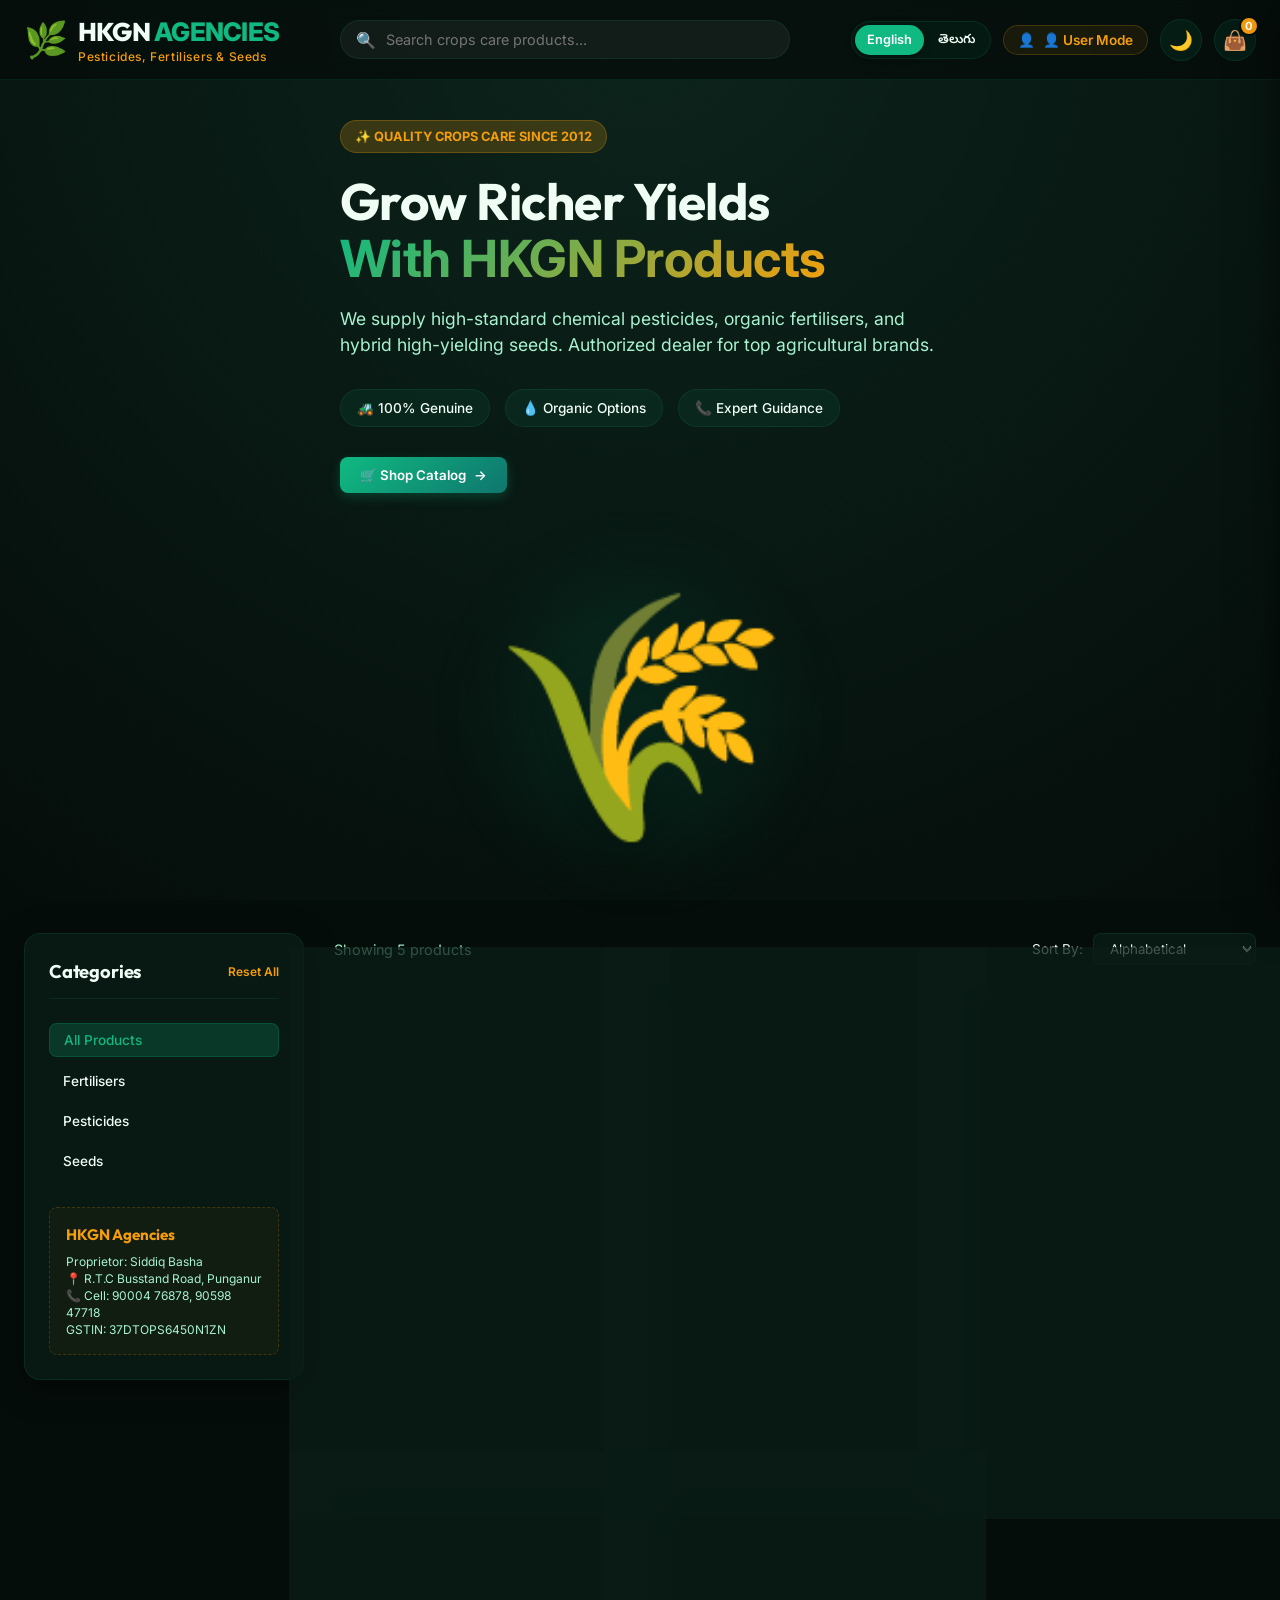
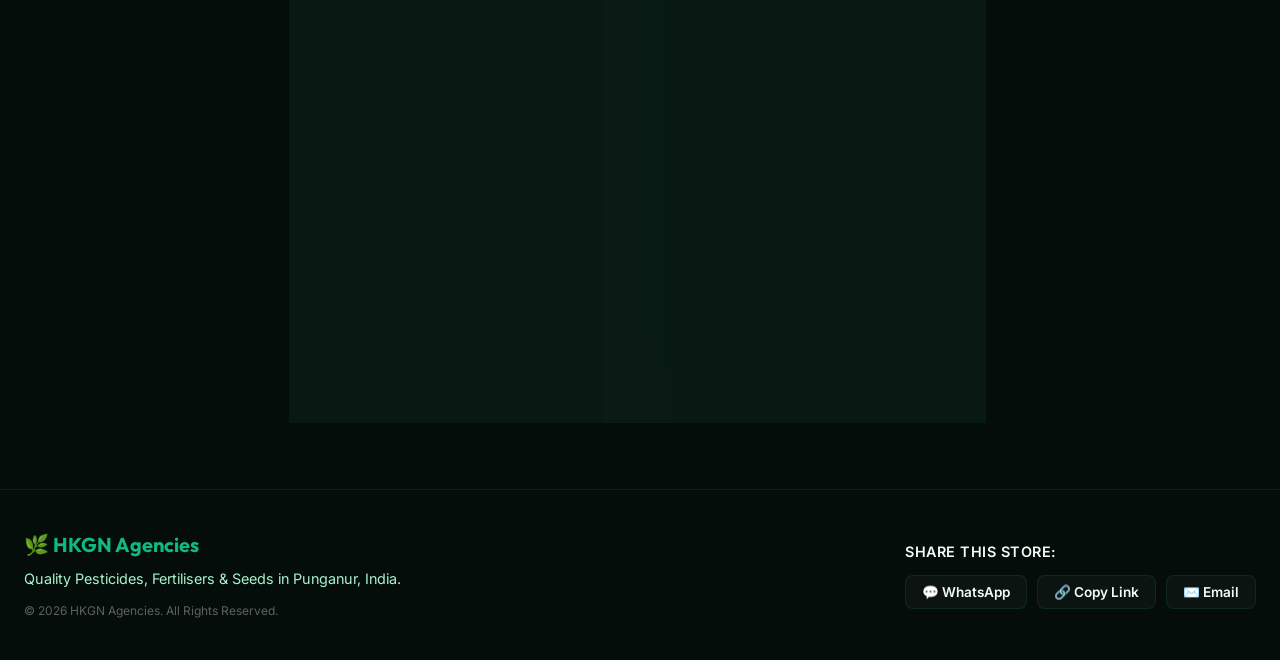
==== commit 949b5f53: "Add files via upload" ====
--- a/index.html
+++ b/index.html
@@ -493,7 +493,6 @@
 
 
   <!-- Scripts -->
-  <script src="https://cdn.socket.io/4.7.5/socket.io.min.js"></script>
   <script src="app.js?v=2.0.0"></script>
 </body>
 </html>
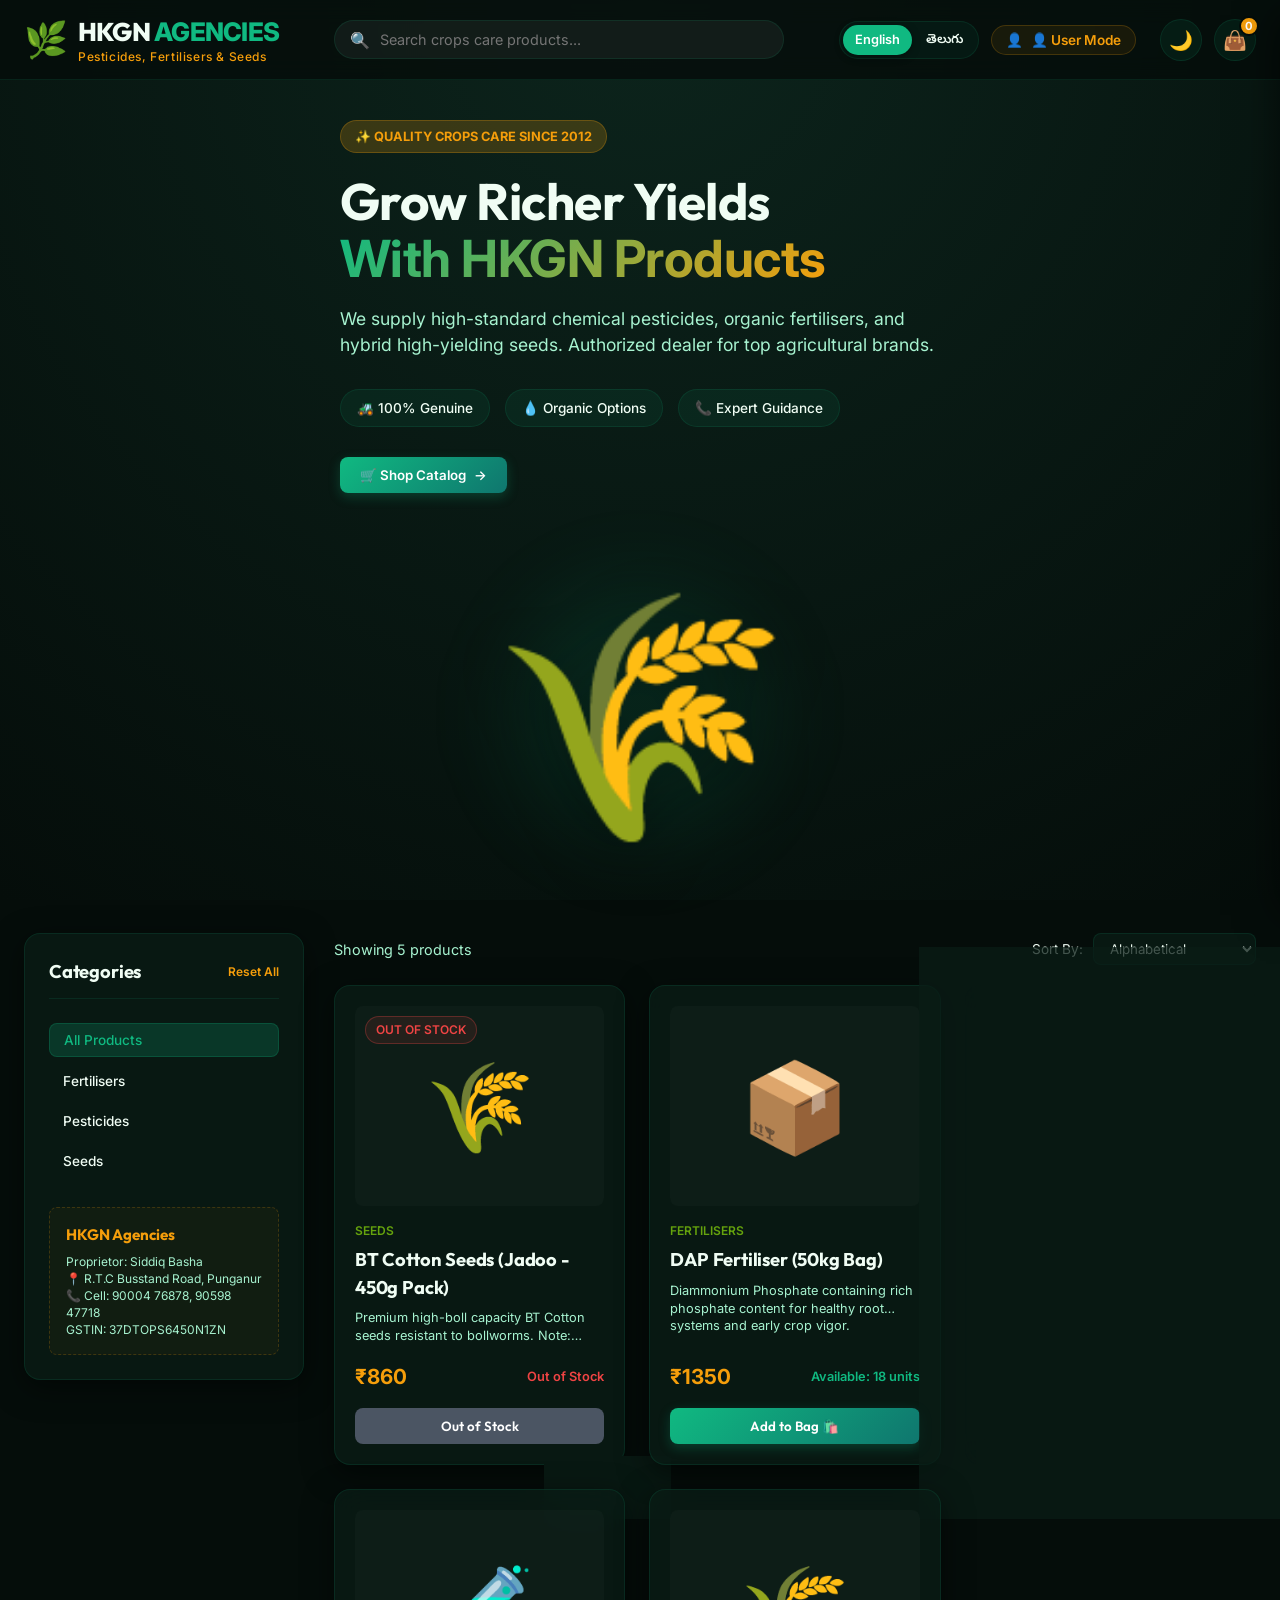
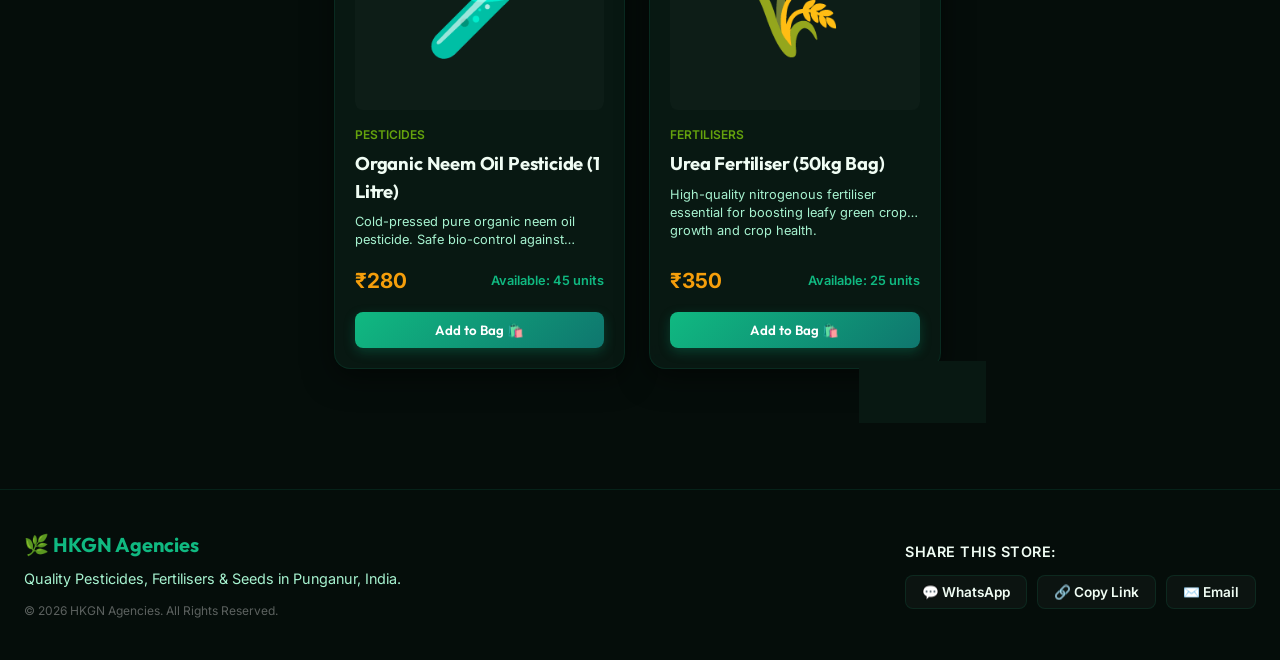
==== commit 60fe1ffb: "Add files via upload" ====
--- a/index.html
+++ b/index.html
@@ -9,6 +9,8 @@
   <link rel="preconnect" href="https://fonts.googleapis.com" />
   <link rel="preconnect" href="https://fonts.gstatic.com" crossorigin />
   <link rel="stylesheet" href="style.css?v=2.0.0" />
+  <!-- Google Identity Services -->
+  <script src="https://accounts.google.com/gsi/client" async defer></script>
 </head>
 <body class="dark-theme">
 
@@ -46,6 +48,9 @@
             👤 <span id="roleLabel">User</span>
           </button>
         </div>
+
+        <!-- User Authentication Card / Sign In Button -->
+        <div class="auth-container" id="authHeaderContainer"></div>
 
         <!-- Theme Toggle -->
         <button class="action-btn" id="themeToggle" onclick="toggleTheme()" title="Toggle Light/Dark Mode">
@@ -487,6 +492,79 @@
   </div>
 
   <!-- ============================================================
+       USER AUTHENTICATION MODAL
+  ============================================================ -->
+  <div class="modal-overlay" id="authModal" onclick="closeAuthModalOnOverlay(event)">
+    <div class="modal-card glass-card">
+      <div class="modal-header">
+        <h3 id="authModalTitle">Sign In to Your Account</h3>
+        <span class="close-btn" onclick="toggleAuthModal(false)">&times;</span>
+      </div>
+      
+      <div class="modal-body auth-modal-body">
+        <p class="auth-subtitle" id="authSubtitle">Select a method to log in and unlock fast checkout.</p>
+        
+        <!-- Google login -->
+        <div class="auth-section google-auth-section">
+          <div id="googleButtonContainer"></div>
+          <button class="btn-secondary google-mock-btn" id="btnGoogleMock" onclick="simulateGoogleLogin()">
+            <span class="btn-icon">🌐</span> <span id="labelGoogleMock">Mock Google Sign-In</span>
+          </button>
+        </div>
+
+        <div class="auth-divider">
+          <span id="authDividerText">OR</span>
+        </div>
+
+        <!-- WhatsApp OTP Login -->
+        <div class="auth-section phone-auth-section">
+          <h4 id="phoneAuthTitle">Sign In via WhatsApp Mobile</h4>
+          
+          <div class="phone-input-wrapper" id="phoneInputWrapper">
+            <span class="phone-prefix">+91</span>
+            <input type="tel" id="authPhoneNumber" placeholder="Enter 10-digit mobile number" maxlength="10" oninput="validatePhoneInput(this)" />
+          </div>
+          
+          <button class="btn-primary auth-action-btn" id="btnSendOtp" onclick="handleSendOtp()" disabled>
+            <span id="btnSendOtpText">Send OTP Code</span>
+          </button>
+          
+          <!-- OTP Verification Area (Hidden by default) -->
+          <div class="otp-verification-wrapper" id="otpVerificationWrapper" style="display: none;">
+            <p class="otp-hint" id="otpHint">Enter the 6-digit code sent to your WhatsApp number.</p>
+            <div class="otp-inputs-row">
+              <input type="text" class="otp-digit" maxlength="1" oninput="handleOtpInputFocus(this, 1)" id="otp1" />
+              <input type="text" class="otp-digit" maxlength="1" oninput="handleOtpInputFocus(this, 2)" id="otp2" />
+              <input type="text" class="otp-digit" maxlength="1" oninput="handleOtpInputFocus(this, 3)" id="otp3" />
+              <input type="text" class="otp-digit" maxlength="1" oninput="handleOtpInputFocus(this, 4)" id="otp4" />
+              <input type="text" class="otp-digit" maxlength="1" oninput="handleOtpInputFocus(this, 5)" id="otp5" />
+              <input type="text" class="otp-digit" maxlength="1" oninput="handleOtpInputFocus(this, 6)" id="otp6" />
+            </div>
+            
+            <div class="otp-meta">
+              <span class="otp-timer" id="otpTimerText">Resend OTP in: <span id="otpCountdown">30</span>s</span>
+              <button class="btn-text" id="btnResendOtp" onclick="handleSendOtp()" style="display: none;">Resend OTP</button>
+            </div>
+
+            <!-- WhatsApp Deep-Link Fallback -->
+            <div class="wa-fallback-container" id="waFallbackContainer" style="display: none; margin-top: 15px; text-align: center;">
+              <p class="wa-fallback-hint" id="waFallbackHint" style="font-size: 0.85rem; opacity: 0.8; margin-bottom: 8px;">Didn't receive the message? Open WhatsApp directly to verify instantly:</p>
+              <a href="#" target="_blank" class="btn-whatsapp-direct" id="lnkWaVerify" style="display: inline-block; background-color: #25d366; color: white; padding: 8px 16px; border-radius: 6px; text-decoration: none; font-weight: 500; font-size: 0.9rem;">
+                💬 <span id="btnWaVerifyText">Verify via WhatsApp</span>
+              </a>
+            </div>
+
+            <button class="btn-primary auth-action-btn" id="btnVerifyOtp" onclick="handleVerifyOtp()" style="margin-top: 15px;">
+              <span id="btnVerifyOtpText">Verify & Login</span>
+            </button>
+          </div>
+        </div>
+
+      </div>
+    </div>
+  </div>
+
+  <!-- ============================================================
        TOAST CONTAINER
   ============================================================ -->
   <div class="toast-container" id="toastContainer"></div>
--- a/style.css
+++ b/style.css
@@ -1754,3 +1754,295 @@
     justify-content: center;
   }
 }
+
+/* ============================================================
+   USER AUTHENTICATION MODEL STYLES
+============================================================ */
+.auth-container {
+  display: flex;
+  align-items: center;
+}
+
+.auth-login-btn {
+  background: rgba(16, 185, 129, 0.1) !important;
+  border-color: rgba(16, 185, 129, 0.3) !important;
+  color: var(--primary-color) !important;
+}
+
+.auth-login-btn:hover {
+  background: rgba(16, 185, 129, 0.2) !important;
+  transform: translateY(-1px);
+}
+
+.user-profile-dropdown {
+  position: relative;
+}
+
+.user-profile-btn {
+  display: flex;
+  align-items: center;
+  gap: 8px;
+  padding: 6px 12px !important;
+  background: rgba(255, 255, 255, 0.05) !important;
+  border: 1px solid var(--panel-border) !important;
+}
+
+.user-avatar {
+  width: 24px;
+  height: 24px;
+  border-radius: 50%;
+  object-fit: cover;
+  border: 1px solid var(--primary-color);
+}
+
+.user-avatar-initials {
+  width: 24px;
+  height: 24px;
+  border-radius: 50%;
+  background: var(--primary-color);
+  color: white;
+  display: flex;
+  align-items: center;
+  justify-content: center;
+  font-size: 0.85rem;
+  font-weight: 700;
+}
+
+.user-header-name {
+  max-width: 80px;
+  white-space: nowrap;
+  overflow: hidden;
+  text-overflow: ellipsis;
+  font-size: 0.85rem;
+}
+
+/* Profile Dropdown Card */
+.profile-dropdown-card {
+  position: absolute;
+  top: calc(100% + 8px);
+  right: 0;
+  width: 220px;
+  padding: 16px;
+  border-radius: var(--border-radius-md);
+  z-index: 100;
+  display: none;
+  flex-direction: column;
+  animation: fadeIn 0.2s ease-out forwards;
+}
+
+.profile-dropdown-card.active {
+  display: flex;
+}
+
+.profile-card-header {
+  display: flex;
+  align-items: center;
+  gap: 12px;
+  padding-bottom: 12px;
+  border-bottom: 1px solid var(--panel-border);
+}
+
+.profile-card-header .user-avatar,
+.profile-card-header .user-avatar-initials {
+  width: 38px;
+  height: 38px;
+  font-size: 1.2rem;
+}
+
+.profile-meta {
+  display: flex;
+  flex-direction: column;
+  overflow: hidden;
+}
+
+.profile-name {
+  font-weight: 600;
+  font-size: 0.95rem;
+  color: var(--text-primary);
+  white-space: nowrap;
+  overflow: hidden;
+  text-overflow: ellipsis;
+}
+
+.profile-sub {
+  font-size: 0.75rem;
+  color: var(--text-secondary);
+  white-space: nowrap;
+  overflow: hidden;
+  text-overflow: ellipsis;
+}
+
+/* Auth Modal Specifics */
+.auth-modal-body {
+  display: flex;
+  flex-direction: column;
+  gap: 16px;
+}
+
+.auth-subtitle {
+  text-align: center;
+  font-size: 0.9rem;
+  color: var(--text-secondary);
+  margin-bottom: 8px;
+}
+
+.auth-section {
+  display: flex;
+  flex-direction: column;
+  gap: 12px;
+}
+
+.google-auth-section {
+  display: flex;
+  flex-direction: column;
+  align-items: center;
+  gap: 10px;
+}
+
+#googleButtonContainer {
+  width: 100%;
+}
+
+.google-mock-btn {
+  width: 100%;
+  justify-content: center;
+  background: rgba(255, 255, 255, 0.03);
+  border-color: var(--panel-border);
+}
+
+.google-mock-btn:hover {
+  background: rgba(255, 255, 255, 0.08);
+}
+
+.auth-divider {
+  display: flex;
+  align-items: center;
+  text-align: center;
+  color: var(--text-secondary);
+  font-size: 0.8rem;
+  font-weight: 600;
+}
+
+.auth-divider::before,
+.auth-divider::after {
+  content: '';
+  flex: 1;
+  border-bottom: 1px solid var(--panel-border);
+}
+
+.auth-divider::before {
+  margin-right: .5em;
+}
+
+.auth-divider::after {
+  margin-left: .5em;
+}
+
+.phone-input-wrapper {
+  display: flex;
+  align-items: center;
+  border: 1px solid var(--panel-border);
+  border-radius: var(--border-radius-sm);
+  background: rgba(255, 255, 255, 0.03);
+  padding: 2px 12px;
+  transition: var(--transition-smooth);
+}
+
+.phone-input-wrapper:focus-within {
+  border-color: var(--primary-color);
+  box-shadow: 0 0 0 3px rgba(16, 185, 129, 0.15);
+}
+
+.phone-prefix {
+  font-weight: 600;
+  color: var(--primary-color);
+  margin-right: 8px;
+}
+
+.phone-input-wrapper input {
+  border: none;
+  background: transparent;
+  padding: 8px 0;
+  color: var(--text-primary);
+  font-size: 1rem;
+  width: 100%;
+}
+
+.phone-input-wrapper input:focus {
+  outline: none;
+  box-shadow: none;
+}
+
+.auth-action-btn {
+  width: 100%;
+  justify-content: center;
+  padding: 12px;
+  font-weight: 600;
+}
+
+/* OTP Code Box */
+.otp-verification-wrapper {
+  animation: slideInDown 0.3s ease-out forwards;
+}
+
+.otp-hint {
+  font-size: 0.85rem;
+  color: var(--text-secondary);
+  margin-bottom: 12px;
+  text-align: center;
+}
+
+.otp-inputs-row {
+  display: flex;
+  justify-content: space-between;
+  gap: 8px;
+  margin-bottom: 15px;
+}
+
+.otp-digit {
+  width: 45px;
+  height: 45px;
+  text-align: center;
+  font-size: 1.3rem;
+  font-weight: 700;
+  border: 1px solid var(--panel-border);
+  border-radius: var(--border-radius-sm);
+  background: rgba(255, 255, 255, 0.04);
+  color: var(--primary-color);
+  transition: var(--transition-smooth);
+}
+
+.otp-digit:focus {
+  outline: none;
+  border-color: var(--primary-color);
+  box-shadow: 0 0 0 3px rgba(16, 185, 129, 0.15);
+  background: rgba(16, 185, 129, 0.03);
+}
+
+.otp-meta {
+  display: flex;
+  justify-content: center;
+  align-items: center;
+  font-size: 0.85rem;
+  margin-bottom: 10px;
+}
+
+.otp-timer {
+  color: var(--text-secondary);
+}
+
+.otp-timer span {
+  font-weight: 700;
+  color: var(--accent-color);
+}
+
+.btn-whatsapp-direct:hover {
+  background-color: #128c7e !important;
+  transform: translateY(-1px);
+}
+
+@keyframes fadeIn {
+  from { opacity: 0; transform: translateY(-5px); }
+  to { opacity: 1; transform: translateY(0); }
+}
+
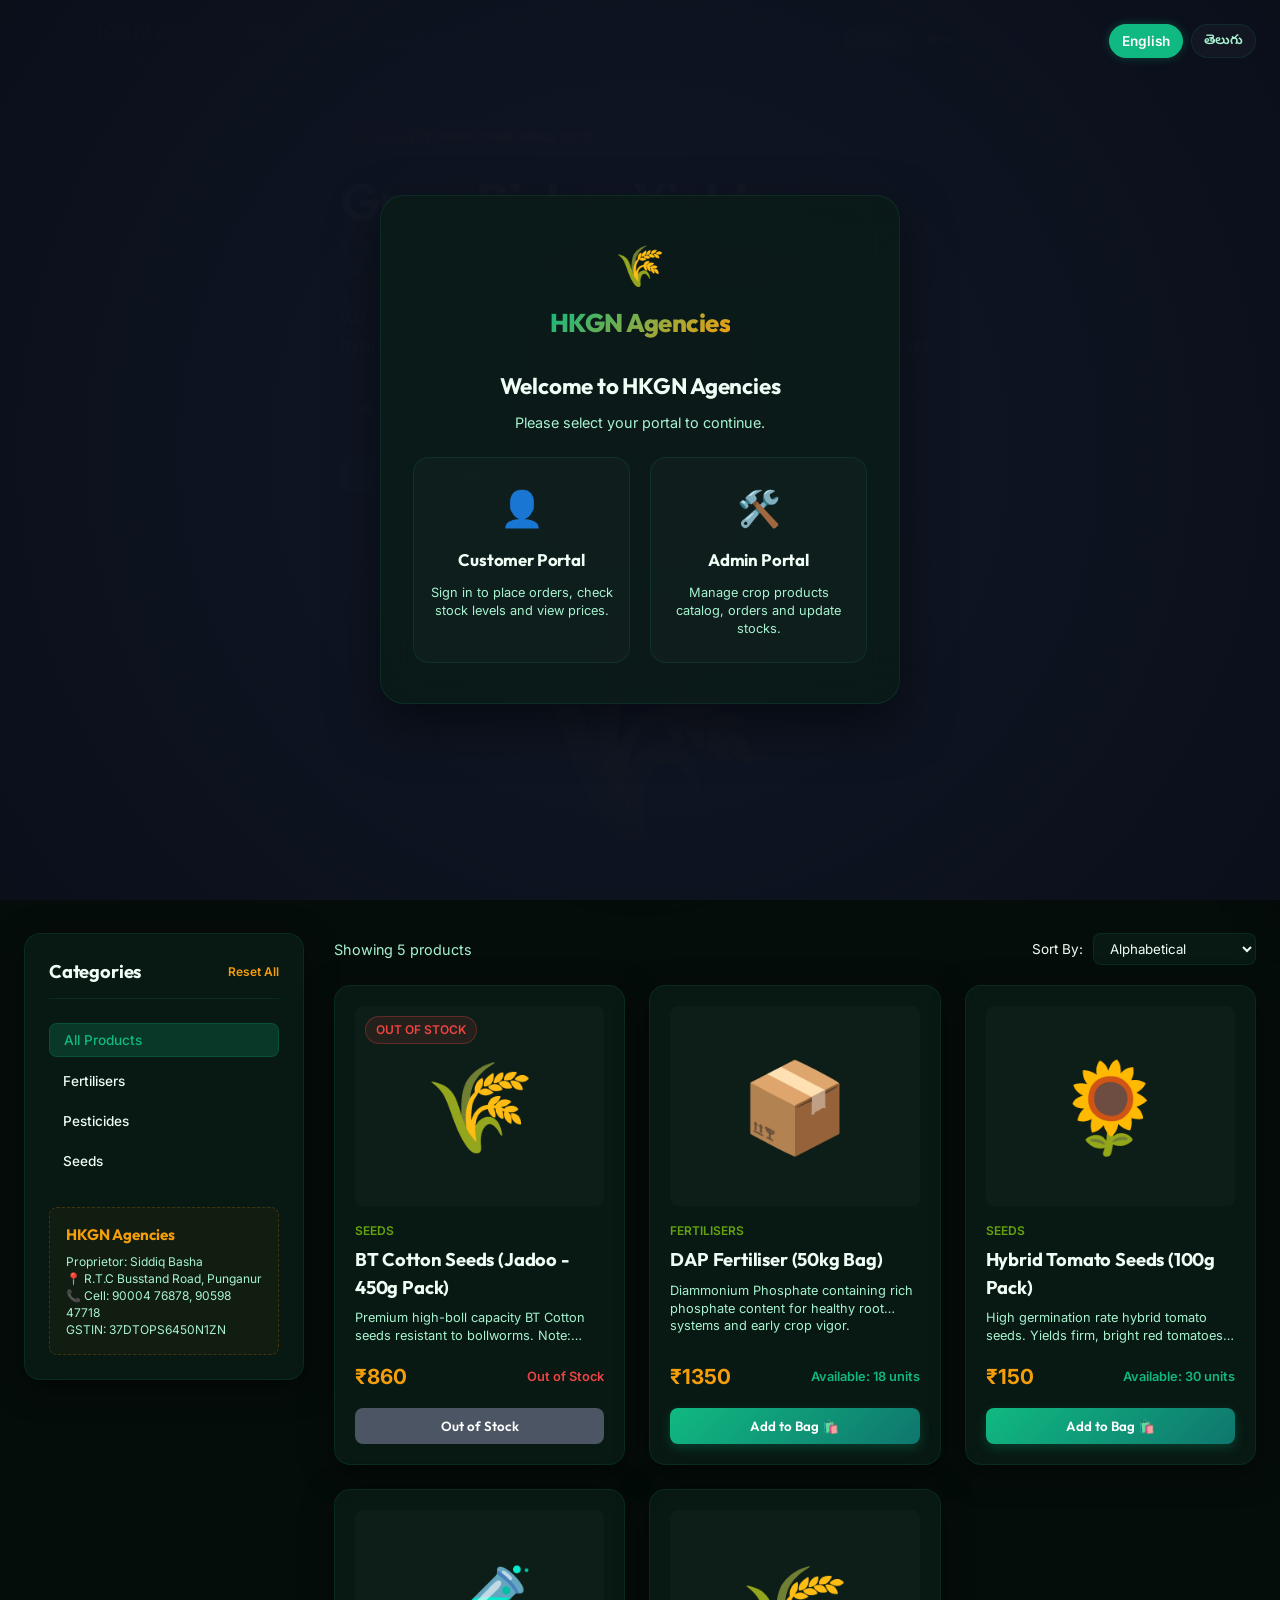
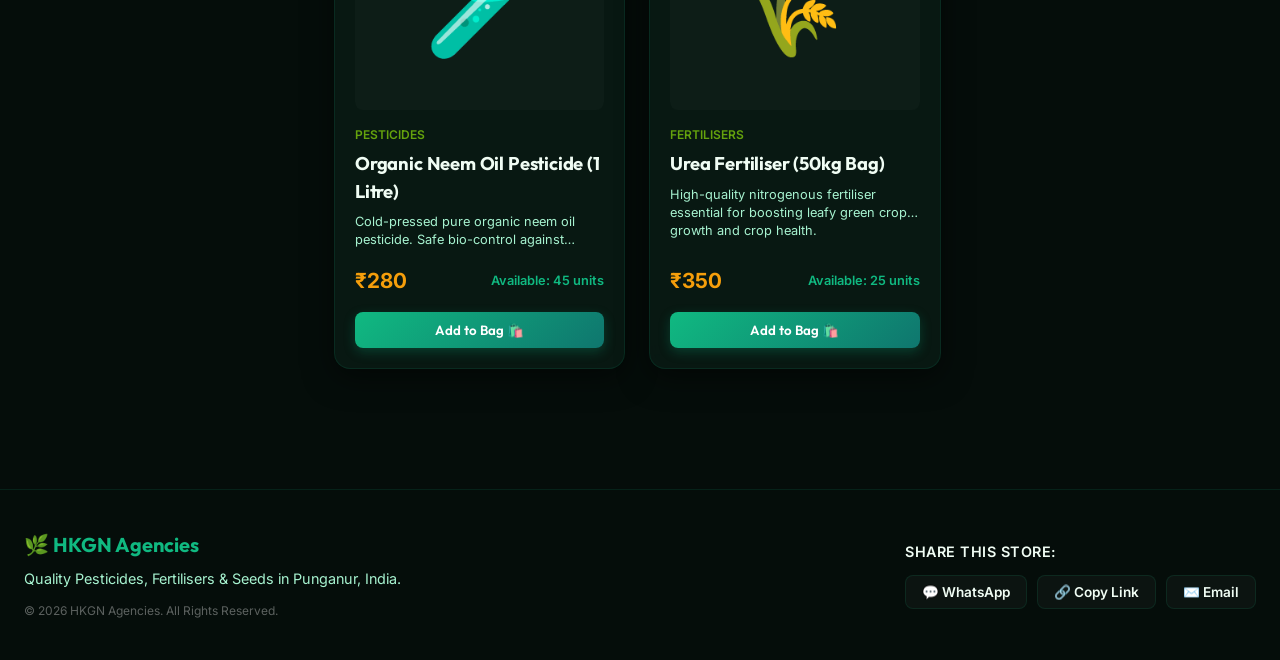
==== commit 770a2e47: "Add files via upload" ====
--- a/index.html
+++ b/index.html
@@ -460,51 +460,47 @@
   </div>
 
   <!-- ============================================================
-       ADMIN LOGIN MODAL
-  ============================================================ -->
-  <div class="modal-overlay" id="adminLoginModal" onclick="closeAdminLoginModal(event)">
-    <div class="modal-card glass-card" onclick="event.stopPropagation()">
-      <button class="modal-close-btn" onclick="closeAdminLoginModal(null)">✕</button>
-      <h3 class="modal-title" id="adminLoginTitle">Admin Portal Login</h3>
-      <p class="modal-desc" id="adminLoginDesc">Please enter the administrator credentials to access the store control center.</p>
-      
-      <form id="adminLoginForm" onsubmit="handleAdminLoginSubmit(event)">
-        <div class="form-group">
-          <label for="adminPhoneInput" id="lblAdminPhone">Admin Number</label>
-          <input type="text" id="adminPhoneInput" class="form-input" required />
-        </div>
+       LANDING PORTAL ENTRY GATE
+  ============================================================ -->
+  <div class="portal-gate-overlay active" id="portalGate">
+    <div class="portal-gate-language">
+      <button class="btn-text lang-pill active" id="gateLangEn" onclick="setLanguage('en')">English</button>
+      <button class="btn-text lang-pill" id="gateLangTe" onclick="setLanguage('te')">తెలుగు</button>
+    </div>
+    
+    <div class="portal-gate-card glass-card">
+      <div class="portal-gate-logo">
+        <span class="logo-emoji">🌾</span>
+        <span class="logo-text">HKGN Agencies</span>
+      </div>
+
+      <!-- STEP 1: Portal selection choice -->
+      <div class="gate-view" id="gatePortalChoice">
+        <h2 id="gateTitle">Welcome to HKGN Agencies</h2>
+        <p class="gate-desc" id="gateDesc">Please select your portal to continue.</p>
         
-        <div class="form-group">
-          <label for="adminPassInput" id="lblAdminPass">Password</label>
-          <input type="password" id="adminPassInput" class="form-input" required />
-        </div>
-
-        <div class="modal-actions" style="margin-top: 24px;">
-          <button type="button" class="btn-secondary" onclick="closeAdminLoginModal(null)">
-            <span id="btnAdminLoginCancel">Cancel</span>
-          </button>
-          <button type="submit" class="btn-primary">
-            <span id="btnAdminLoginSubmit">Login</span>
-          </button>
-        </div>
-      </form>
-    </div>
-  </div>
-
-  <!-- ============================================================
-       USER AUTHENTICATION MODAL
-  ============================================================ -->
-  <div class="modal-overlay" id="authModal" onclick="closeAuthModalOnOverlay(event)">
-    <div class="modal-card glass-card">
-      <div class="modal-header">
-        <h3 id="authModalTitle">Sign In to Your Account</h3>
-        <span class="close-btn" onclick="toggleAuthModal(false)">&times;</span>
-      </div>
-      
-      <div class="modal-body auth-modal-body">
-        <p class="auth-subtitle" id="authSubtitle">Select a method to log in and unlock fast checkout.</p>
+        <div class="portal-choices-grid">
+          <div class="portal-choice-card" onclick="switchGateView('customer')">
+            <span class="choice-icon">👤</span>
+            <h4 id="choiceCustTitle">Customer Portal</h4>
+            <p id="choiceCustDesc">Sign in to place orders, check stock levels and view prices.</p>
+          </div>
+          
+          <div class="portal-choice-card" onclick="switchGateView('admin')">
+            <span class="choice-icon">🛠️</span>
+            <h4 id="choiceAdminTitle">Admin Portal</h4>
+            <p id="choiceAdminDesc">Manage crop products catalog, orders and update stocks.</p>
+          </div>
+        </div>
+      </div>
+
+      <!-- STEP 2A: Customer authentication view -->
+      <div class="gate-view" id="gateCustomerAuth" style="display: none;">
+        <button class="btn-back-arrow" onclick="switchGateView('choice')">← <span id="gateBackLabel">Back</span></button>
+        <h3 id="custAuthTitle">Customer Sign In</h3>
+        <p class="gate-desc" id="custAuthDesc">Sign in via Google or WhatsApp mobile number.</p>
         
-        <!-- Google login -->
+        <!-- Google Fast Login -->
         <div class="auth-section google-auth-section">
           <div id="googleButtonContainer"></div>
           <button class="btn-secondary google-mock-btn" id="btnGoogleMock" onclick="simulateGoogleLogin()">
@@ -529,7 +525,7 @@
             <span id="btnSendOtpText">Send OTP Code</span>
           </button>
           
-          <!-- OTP Verification Area (Hidden by default) -->
+          <!-- OTP Verification Area -->
           <div class="otp-verification-wrapper" id="otpVerificationWrapper" style="display: none;">
             <p class="otp-hint" id="otpHint">Enter the 6-digit code sent to your WhatsApp number.</p>
             <div class="otp-inputs-row">
@@ -559,8 +555,31 @@
             </button>
           </div>
         </div>
-
-      </div>
+      </div>
+
+      <!-- STEP 2B: Admin credentials login view -->
+      <div class="gate-view" id="gateAdminAuth" style="display: none;">
+        <button class="btn-back-arrow" onclick="switchGateView('choice')">← <span id="gateBackLabelAdmin">Back</span></button>
+        <h3 id="adminLoginTitle">Admin Portal Login</h3>
+        <p class="gate-desc" id="adminLoginDesc">Please enter the administrator credentials to access the store control center.</p>
+        
+        <form id="adminLoginForm" onsubmit="handleAdminLoginSubmit(event)">
+          <div class="form-group" style="text-align: left;">
+            <label for="adminPhoneInput" id="lblAdminPhone">Admin Number</label>
+            <input type="text" id="adminPhoneInput" class="form-input" required />
+          </div>
+          
+          <div class="form-group" style="text-align: left;">
+            <label for="adminPassInput" id="lblAdminPass">Password</label>
+            <input type="password" id="adminPassInput" class="form-input" required />
+          </div>
+
+          <button type="submit" class="btn-primary auth-action-btn" style="margin-top: 15px;">
+            <span id="btnAdminLoginSubmit">Login</span>
+          </button>
+        </form>
+      </div>
+
     </div>
   </div>
 
--- a/style.css
+++ b/style.css
@@ -2046,3 +2046,199 @@
   to { opacity: 1; transform: translateY(0); }
 }
 
+/* ============================================================
+   PORTAL ENTRY GATE LAYOUT STYLES
+============================================================ */
+.portal-gate-overlay {
+  position: fixed;
+  top: 0;
+  left: 0;
+  width: 100vw;
+  height: 100vh;
+  background: radial-gradient(circle at center, rgba(17, 24, 39, 0.98) 0%, rgba(10, 15, 26, 1) 100%);
+  display: none;
+  align-items: center;
+  justify-content: center;
+  z-index: 99999;
+  padding: 20px;
+  overflow-y: auto;
+}
+
+.portal-gate-overlay.active {
+  display: flex;
+}
+
+/* Light Theme overrides for Landing Gate */
+body.light-theme .portal-gate-overlay {
+  background: radial-gradient(circle at center, rgba(243, 244, 246, 0.98) 0%, rgba(229, 231, 235, 1) 100%);
+}
+
+.portal-gate-language {
+  position: absolute;
+  top: 24px;
+  right: 24px;
+  display: flex;
+  gap: 8px;
+}
+
+.lang-pill {
+  padding: 6px 12px;
+  border-radius: 20px;
+  font-size: 0.85rem;
+  font-weight: 600;
+  border: 1px solid var(--panel-border);
+  background: rgba(255, 255, 255, 0.03);
+  color: var(--text-secondary);
+  cursor: pointer;
+  transition: var(--transition-smooth);
+}
+
+.lang-pill.active {
+  background: var(--primary-color) !important;
+  color: white !important;
+  border-color: var(--primary-color) !important;
+  box-shadow: 0 0 10px rgba(16, 185, 129, 0.3) !important;
+}
+
+.portal-gate-card {
+  width: 100%;
+  max-width: 520px;
+  padding: 40px 32px;
+  text-align: center;
+  border-radius: var(--border-radius-lg);
+  box-shadow: 0 20px 50px rgba(0, 0, 0, 0.5);
+  animation: gateCardSlideIn 0.4s cubic-bezier(0.16, 1, 0.3, 1) forwards;
+}
+
+@keyframes gateCardSlideIn {
+  from { opacity: 0; transform: translateY(20px) scale(0.98); }
+  to { opacity: 1; transform: translateY(0) scale(1); }
+}
+
+.portal-gate-logo {
+  display: flex;
+  flex-direction: column;
+  align-items: center;
+  gap: 8px;
+  margin-bottom: 28px;
+}
+
+.portal-gate-logo .logo-emoji {
+  font-size: 2.5rem;
+}
+
+.portal-gate-logo .logo-text {
+  font-size: 1.6rem;
+  font-weight: 800;
+  letter-spacing: -0.5px;
+  background: linear-gradient(135deg, var(--primary-color), var(--accent-color));
+  -webkit-background-clip: text;
+  -webkit-text-fill-color: transparent;
+}
+
+.gate-view h2, .gate-view h3 {
+  font-size: 1.4rem;
+  font-weight: 700;
+  margin-bottom: 8px;
+  color: var(--text-primary);
+}
+
+.gate-desc {
+  font-size: 0.9rem;
+  color: var(--text-secondary);
+  margin-bottom: 24px;
+}
+
+/* Choices Grid */
+.portal-choices-grid {
+  display: grid;
+  grid-template-columns: 1fr 1fr;
+  gap: 20px;
+  margin-top: 10px;
+}
+
+.portal-choice-card {
+  background: rgba(255, 255, 255, 0.02);
+  border: 1px solid var(--panel-border);
+  border-radius: var(--border-radius-md);
+  padding: 24px 16px;
+  cursor: pointer;
+  transition: all 0.3s cubic-bezier(0.4, 0, 0.2, 1);
+  display: flex;
+  flex-direction: column;
+  align-items: center;
+  gap: 12px;
+}
+
+.portal-choice-card:hover {
+  transform: translateY(-5px);
+  background: rgba(16, 185, 129, 0.05);
+  border-color: var(--primary-color);
+  box-shadow: var(--shadow-md), 0 0 15px rgba(16, 185, 129, 0.1);
+}
+
+body.light-theme .portal-choice-card {
+  background: rgba(0, 0, 0, 0.01);
+}
+
+body.light-theme .portal-choice-card:hover {
+  background: rgba(16, 185, 129, 0.04);
+}
+
+.portal-choice-card .choice-icon {
+  font-size: 2.2rem;
+}
+
+.portal-choice-card h4 {
+  font-size: 1.05rem;
+  font-weight: 700;
+  color: var(--text-primary);
+}
+
+.portal-choice-card p {
+  font-size: 0.8rem;
+  color: var(--text-secondary);
+  line-height: 1.4;
+}
+
+/* Back Button */
+.btn-back-arrow {
+  background: none;
+  border: none;
+  color: var(--primary-color);
+  font-size: 0.9rem;
+  font-weight: 600;
+  display: flex;
+  align-items: center;
+  gap: 4px;
+  cursor: pointer;
+  margin-bottom: 16px;
+  padding: 0;
+  transition: opacity 0.2s ease;
+}
+
+.btn-back-arrow:hover {
+  opacity: 0.8;
+}
+
+/* Animations for subviews switcher */
+.gate-view {
+  animation: gateFadeIn 0.3s ease-out forwards;
+}
+
+@keyframes gateFadeIn {
+  from { opacity: 0; transform: scale(0.99); }
+  to { opacity: 1; transform: scale(1); }
+}
+
+@media (max-width: 480px) {
+  .portal-choices-grid {
+    grid-template-columns: 1fr;
+    gap: 16px;
+  }
+  .portal-gate-card {
+    padding: 30px 20px;
+  }
+}
+
+
